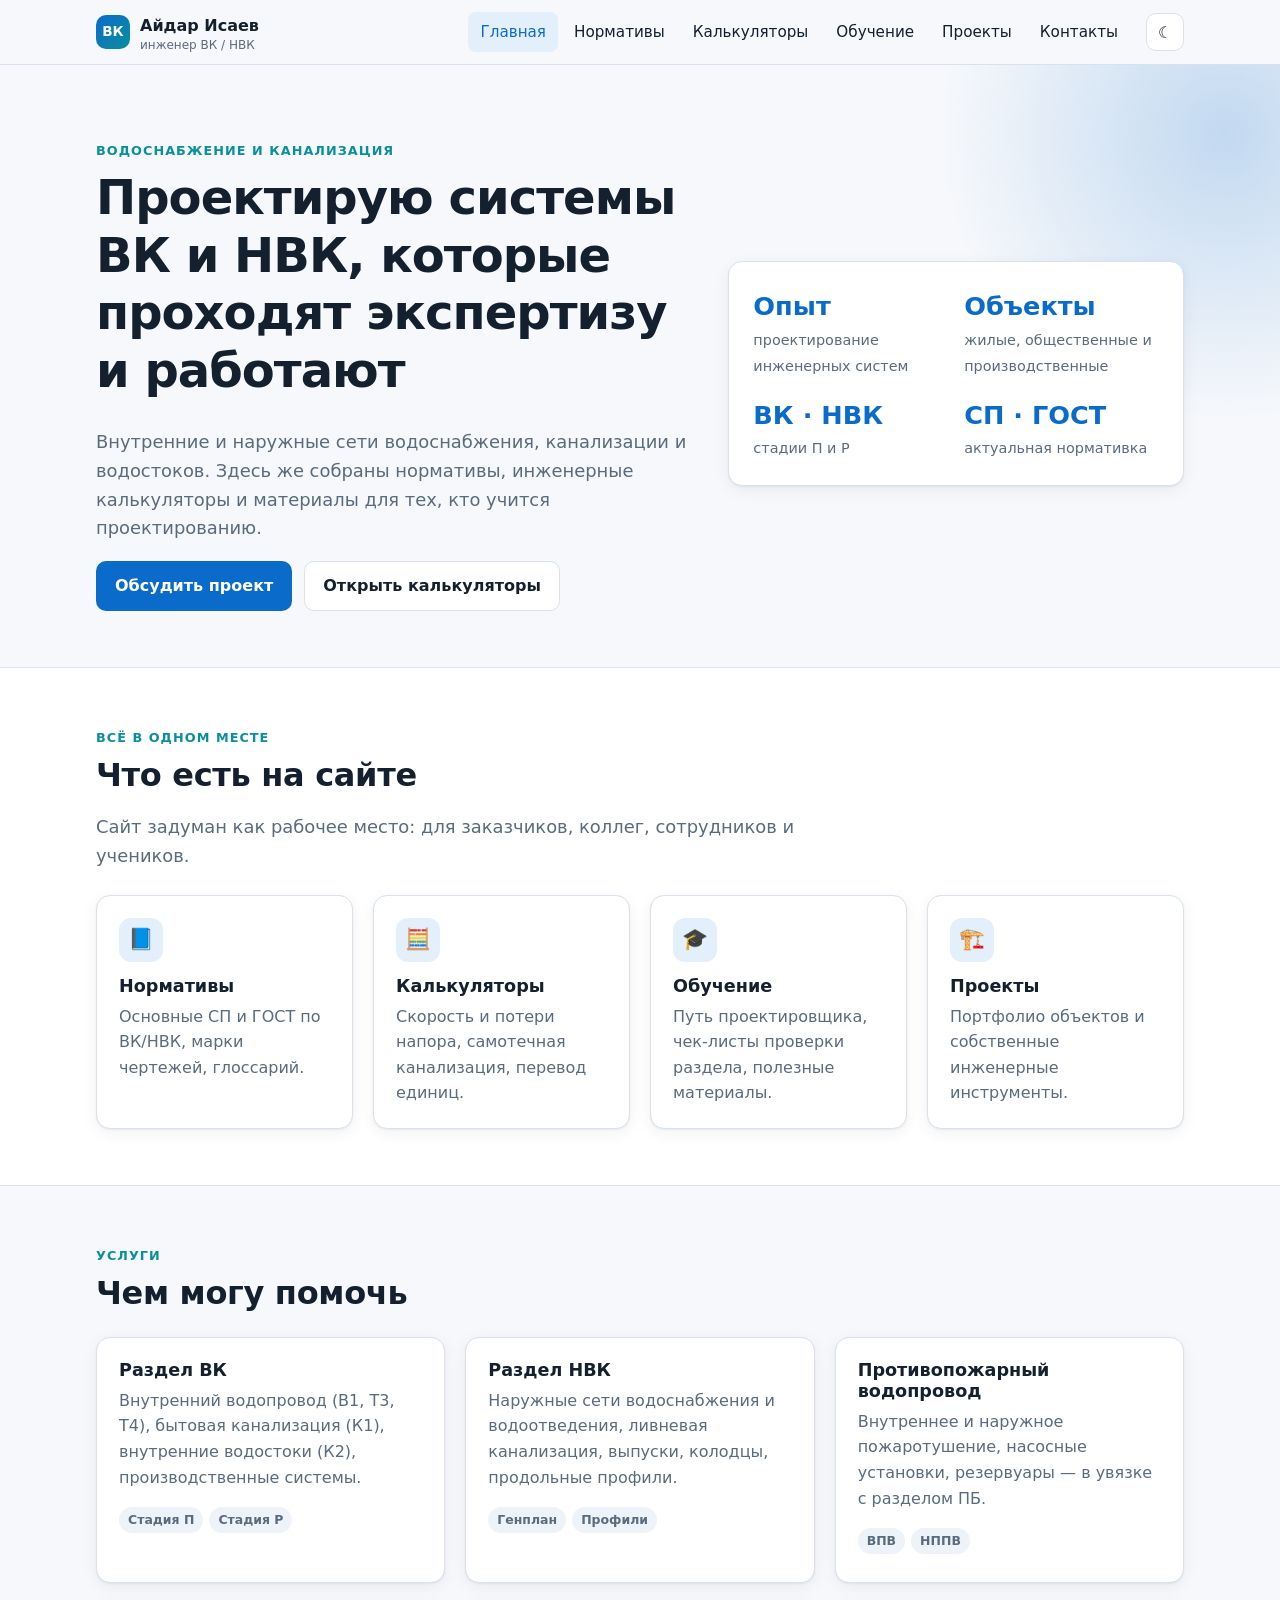
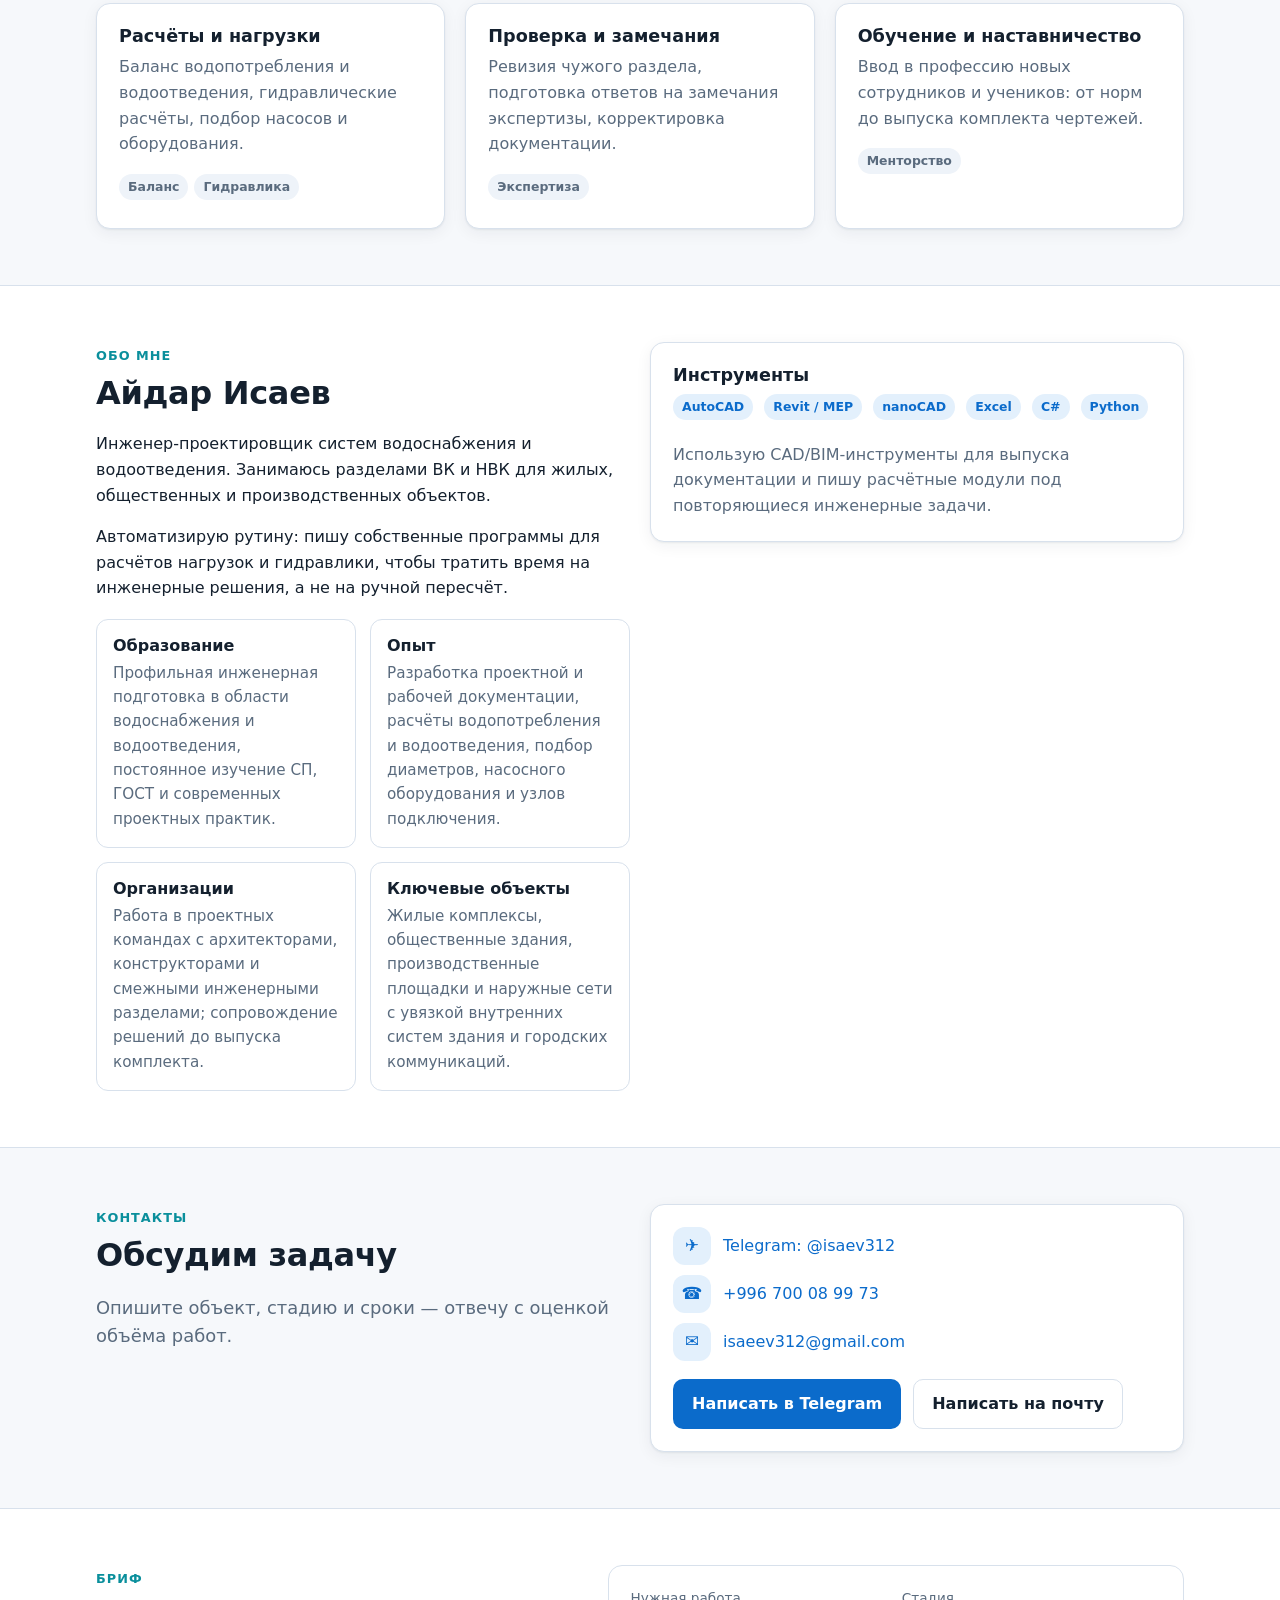
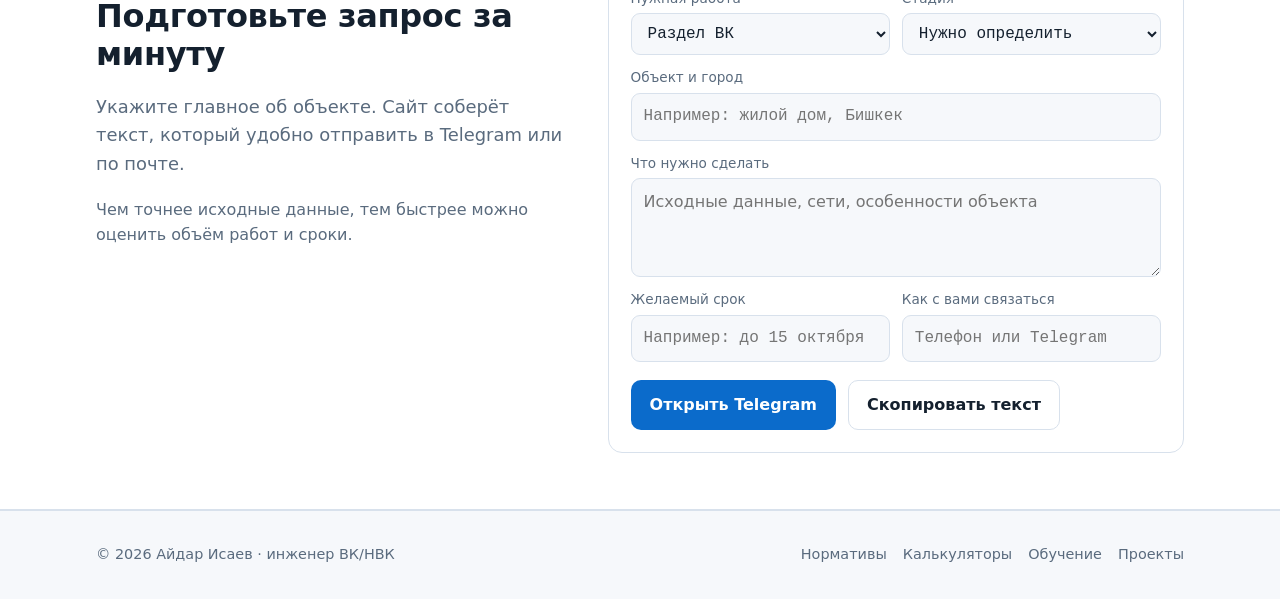
==== index.html @ 2ba30d9e "Add project enquiry brief" ====
<!doctype html>
<html lang="ru">
<head>
  <meta charset="utf-8">
  <meta name="viewport" content="width=device-width, initial-scale=1">
  <title>Айдар Исаев — инженер ВК/НВК</title>
  <meta name="description" content="Инженер-проектировщик систем водоснабжения и канализации (ВК, НВК). Проектирование, нормативная база, инженерные калькуляторы и материалы для обучения.">
  <meta property="og:type" content="website">
  <meta property="og:title" content="Айдар Исаев — инженер ВК/НВК">
  <meta property="og:description" content="Проектирование внутренних и наружных сетей водоснабжения и канализации. Нормативы, калькуляторы, обучение.">
  <meta property="og:locale" content="ru_RU">
  <meta name="theme-color" content="#0b6bcb">
  <link rel="icon" href="data:image/svg+xml,%3Csvg xmlns='http://www.w3.org/2000/svg' viewBox='0 0 64 64'%3E%3Crect width='64' height='64' rx='14' fill='%230b6bcb'/%3E%3Cpath d='M32 12c-8 11-14 18-14 26a14 14 0 0 0 28 0c0-8-6-15-14-26z' fill='%23fff'/%3E%3C/svg%3E">
  <link rel="stylesheet" href="assets/style.css">
  <script src="assets/main.js"></script>
</head>
<body>
<a class="skip-link" href="#main">Перейти к содержимому</a>

<header class="header">
  <div class="container header__inner">
    <a class="logo" href="index.html"><span class="logo__mark">ВК</span><span>Айдар Исаев<small>инженер ВК / НВК</small></span></a>
    <button class="icon-btn nav-toggle" type="button" aria-label="Меню" aria-expanded="false">☰</button>
    <nav class="nav" aria-label="Основное меню">
      <a href="index.html">Главная</a>
      <a href="norms.html">Нормативы</a>
      <a href="calc.html">Калькуляторы</a>
      <a href="learn.html">Обучение</a>
      <a href="projects.html">Проекты</a>
      <a href="index.html#contacts">Контакты</a>
    </nav>
    <button class="icon-btn" type="button" data-theme-toggle aria-label="Тема">☾</button>
  </div>
</header>

<main id="main">
  <!-- ===== HERO ===== -->
  <section class="hero">
    <div class="container hero__grid">
      <div>
        <span class="eyebrow">Водоснабжение и канализация</span>
        <h1>Проектирую системы ВК и НВК, которые проходят экспертизу и работают</h1>
        <p class="lead">Внутренние и наружные сети водоснабжения, канализации и водостоков. Здесь же собраны нормативы, инженерные калькуляторы и материалы для тех, кто учится проектированию.</p>
        <div class="btn-row">
          <a class="btn btn--primary" href="#contacts">Обсудить проект</a>
          <a class="btn btn--ghost" href="calc.html">Открыть калькуляторы</a>
        </div>
      </div>
      <div class="hero__card">
        <div class="stats">
          <div class="stat"><b>Опыт</b><span>проектирование инженерных систем</span></div>
          <div class="stat"><b>Объекты</b><span>жилые, общественные и производственные</span></div>
          <div class="stat"><b>ВК · НВК</b><span>стадии П и Р</span></div>
          <div class="stat"><b>СП · ГОСТ</b><span>актуальная нормативка</span></div>
        </div>
      </div>
    </div>
  </section>

  <!-- ===== ЧТО ЗДЕСЬ ЕСТЬ ===== -->
  <section class="section section--alt">
    <div class="container">
      <span class="eyebrow">Всё в одном месте</span>
      <h2>Что есть на сайте</h2>
      <p class="lead">Сайт задуман как рабочее место: для заказчиков, коллег, сотрудников и учеников.</p>
      <div class="grid grid--4" style="margin-top:24px">
        <a class="card" href="norms.html">
          <div class="card__icon">📘</div>
          <h3>Нормативы</h3>
          <p class="muted">Основные СП и ГОСТ по ВК/НВК, марки чертежей, глоссарий.</p>
        </a>
        <a class="card" href="calc.html">
          <div class="card__icon">🧮</div>
          <h3>Калькуляторы</h3>
          <p class="muted">Скорость и потери напора, самотечная канализация, перевод единиц.</p>
        </a>
        <a class="card" href="learn.html">
          <div class="card__icon">🎓</div>
          <h3>Обучение</h3>
          <p class="muted">Путь проектировщика, чек-листы проверки раздела, полезные материалы.</p>
        </a>
        <a class="card" href="projects.html">
          <div class="card__icon">🏗️</div>
          <h3>Проекты</h3>
          <p class="muted">Портфолио объектов и собственные инженерные инструменты.</p>
        </a>
      </div>
    </div>
  </section>

  <!-- ===== УСЛУГИ ===== -->
  <section class="section" id="services">
    <div class="container">
      <span class="eyebrow">Услуги</span>
      <h2>Чем могу помочь</h2>
      <div class="grid grid--3" style="margin-top:24px">
        <div class="card">
          <h3>Раздел ВК</h3>
          <p class="muted">Внутренний водопровод (В1, Т3, Т4), бытовая канализация (К1), внутренние водостоки (К2), производственные системы.</p>
          <span class="tag">Стадия П</span><span class="tag">Стадия Р</span>
        </div>
        <div class="card">
          <h3>Раздел НВК</h3>
          <p class="muted">Наружные сети водоснабжения и водоотведения, ливневая канализация, выпуски, колодцы, продольные профили.</p>
          <span class="tag">Генплан</span><span class="tag">Профили</span>
        </div>
        <div class="card">
          <h3>Противопожарный водопровод</h3>
          <p class="muted">Внутреннее и наружное пожаротушение, насосные установки, резервуары — в увязке с разделом ПБ.</p>
          <span class="tag">ВПВ</span><span class="tag">НППВ</span>
        </div>
        <div class="card">
          <h3>Расчёты и нагрузки</h3>
          <p class="muted">Баланс водопотребления и водоотведения, гидравлические расчёты, подбор насосов и оборудования.</p>
          <span class="tag">Баланс</span><span class="tag">Гидравлика</span>
        </div>
        <div class="card">
          <h3>Проверка и замечания</h3>
          <p class="muted">Ревизия чужого раздела, подготовка ответов на замечания экспертизы, корректировка документации.</p>
          <span class="tag">Экспертиза</span>
        </div>
        <div class="card">
          <h3>Обучение и наставничество</h3>
          <p class="muted">Ввод в профессию новых сотрудников и учеников: от норм до выпуска комплекта чертежей.</p>
          <span class="tag">Менторство</span>
        </div>
      </div>
    </div>
  </section>

  <!-- ===== ОБО МНЕ ===== -->
  <section class="section section--alt" id="about">
    <div class="container grid grid--2" style="align-items:start">
      <div>
        <span class="eyebrow">Обо мне</span>
        <h2>Айдар Исаев</h2>
        <p>Инженер-проектировщик систем водоснабжения и водоотведения. Занимаюсь разделами ВК и НВК для жилых, общественных и производственных объектов.</p>
        <p>Автоматизирую рутину: пишу собственные программы для расчётов нагрузок и гидравлики, чтобы тратить время на инженерные решения, а не на ручной пересчёт.</p>
        <div class="about-facts">
          <div>
            <h3>Образование</h3>
            <p class="muted">Профильная инженерная подготовка в области водоснабжения и водоотведения, постоянное изучение СП, ГОСТ и современных проектных практик.</p>
          </div>
          <div>
            <h3>Опыт</h3>
            <p class="muted">Разработка проектной и рабочей документации, расчёты водопотребления и водоотведения, подбор диаметров, насосного оборудования и узлов подключения.</p>
          </div>
          <div>
            <h3>Организации</h3>
            <p class="muted">Работа в проектных командах с архитекторами, конструкторами и смежными инженерными разделами; сопровождение решений до выпуска комплекта.</p>
          </div>
          <div>
            <h3>Ключевые объекты</h3>
            <p class="muted">Жилые комплексы, общественные здания, производственные площадки и наружные сети с увязкой внутренних систем здания и городских коммуникаций.</p>
          </div>
        </div>
      </div>
      <div class="card">
        <h3>Инструменты</h3>
        <p>
          <span class="tag tag--accent">AutoCAD</span>
          <span class="tag tag--accent">Revit / MEP</span>
          <span class="tag tag--accent">nanoCAD</span>
          <span class="tag tag--accent">Excel</span>
          <span class="tag tag--accent">C#</span>
          <span class="tag tag--accent">Python</span>
        </p>
        <p class="muted" style="margin-top:8px">Использую CAD/BIM-инструменты для выпуска документации и пишу расчётные модули под повторяющиеся инженерные задачи.</p>
      </div>
    </div>
  </section>

  <!-- ===== КОНТАКТЫ ===== -->
  <section class="section" id="contacts">
    <div class="container grid grid--2" style="align-items:start">
      <div>
        <span class="eyebrow">Контакты</span>
        <h2>Обсудим задачу</h2>
        <p class="lead">Опишите объект, стадию и сроки — отвечу с оценкой объёма работ.</p>
      </div>
      <div class="card">
        <ul class="contact-list">
          <li><span class="card__icon">✈</span><a href="https://t.me/isaev312" rel="noopener" target="_blank">Telegram: @isaev312</a></li>
          <li><span class="card__icon">☎</span><a href="tel:+996700089973">+996 700 08 99 73</a></li>
          <li><span class="card__icon">✉</span><a href="mailto:isaeev312@gmail.com">isaeev312@gmail.com</a></li>
        </ul>
        <div class="btn-row" style="margin-top:18px">
          <a class="btn btn--primary" href="https://t.me/isaev312" rel="noopener" target="_blank">Написать в Telegram</a>
          <a class="btn btn--ghost" href="mailto:isaeev312@gmail.com?subject=%D0%9F%D1%80%D0%BE%D0%B5%D0%BA%D1%82%20%D0%92%D0%9A%2F%D0%9D%D0%92%D0%9A">Написать на почту</a>
        </div>
      </div>
    </div>
  </section>

  <section class="section section--alt" id="brief">
    <div class="container brief">
      <div class="brief__intro">
        <span class="eyebrow">Бриф</span>
        <h2>Подготовьте запрос за минуту</h2>
        <p class="lead">Укажите главное об объекте. Сайт соберёт текст, который удобно отправить в Telegram или по почте.</p>
        <p class="muted">Чем точнее исходные данные, тем быстрее можно оценить объём работ и сроки.</p>
      </div>
      <form class="card brief-form" data-brief-form>
        <div class="fields">
          <div class="field">
            <label for="brief-service">Нужная работа</label>
            <select id="brief-service" name="service">
              <option value="Раздел ВК">Раздел ВК</option>
              <option value="Раздел НВК">Раздел НВК</option>
              <option value="ВК и НВК">ВК и НВК</option>
              <option value="Проверка документации">Проверка документации</option>
              <option value="Расчёты и консультация">Расчёты и консультация</option>
            </select>
          </div>
          <div class="field">
            <label for="brief-stage">Стадия</label>
            <select id="brief-stage" name="stage">
              <option value="Нужно определить">Нужно определить</option>
              <option value="Проектная документация">Проектная документация</option>
              <option value="Рабочая документация">Рабочая документация</option>
              <option value="Корректировка документации">Корректировка документации</option>
            </select>
          </div>
          <div class="field field--full">
            <label for="brief-object">Объект и город</label>
            <input id="brief-object" name="object" type="text" placeholder="Например: жилой дом, Бишкек" autocomplete="off">
          </div>
          <div class="field field--full">
            <label for="brief-task">Что нужно сделать</label>
            <textarea id="brief-task" name="task" rows="3" placeholder="Исходные данные, сети, особенности объекта"></textarea>
          </div>
          <div class="field">
            <label for="brief-deadline">Желаемый срок</label>
            <input id="brief-deadline" name="deadline" type="text" placeholder="Например: до 15 октября" autocomplete="off">
          </div>
          <div class="field">
            <label for="brief-contact">Как с вами связаться</label>
            <input id="brief-contact" name="contact" type="text" placeholder="Телефон или Telegram" autocomplete="off">
          </div>
        </div>
        <div class="brief-form__actions">
          <button class="btn btn--primary" type="submit">Открыть Telegram</button>
          <button class="btn btn--ghost" type="button" data-brief-copy>Скопировать текст</button>
          <span class="brief-form__status" data-brief-status aria-live="polite"></span>
        </div>
      </form>
    </div>
  </section>
</main>

<footer class="footer">
  <div class="container footer__inner">
    <span>© <span data-year>2026</span> Айдар Исаев · инженер ВК/НВК</span>
    <nav aria-label="Навигация в подвале">
      <a href="norms.html">Нормативы</a>
      <a href="calc.html">Калькуляторы</a>
      <a href="learn.html">Обучение</a>
      <a href="projects.html">Проекты</a>
    </nav>
  </div>
</footer>
</body>
</html>
---- assets/style.css ----
/* ===== Токены ===== */
:root {
  --bg: #f6f8fb;
  --surface: #ffffff;
  --surface-2: #eef3f9;
  --text: #14202e;
  --muted: #5a6b7e;
  --border: #d8e1ec;
  --accent: #0b6bcb;
  --accent-2: #0a8f9c;
  --accent-soft: #e3f0fc;
  --warn-bg: #fff6e0;
  --warn-border: #f0c75e;
  --ok: #1a7f4b;
  --shadow: 0 1px 2px rgba(16, 32, 48, .06), 0 4px 16px rgba(16, 32, 48, .06);
  --radius: 14px;
  --maxw: 1120px;
  --font: "Inter", system-ui, -apple-system, "Segoe UI", Roboto, Arial, sans-serif;
  --mono: "JetBrains Mono", ui-monospace, Consolas, monospace;
  color-scheme: light;
}

@media (prefers-color-scheme: dark) {
  :root:not([data-theme="light"]) {
    --bg: #0d141c;
    --surface: #141e29;
    --surface-2: #1a2735;
    --text: #e6edf5;
    --muted: #9aabbd;
    --border: #26384b;
    --accent: #4da3ff;
    --accent-2: #3cc3cf;
    --accent-soft: #16304a;
    --warn-bg: #2e2612;
    --warn-border: #8a6d1f;
    --ok: #4cc987;
    --shadow: 0 1px 2px rgba(0, 0, 0, .3), 0 4px 16px rgba(0, 0, 0, .25);
    color-scheme: dark;
  }
}

:root[data-theme="dark"] {
  --bg: #0d141c;
  --surface: #141e29;
  --surface-2: #1a2735;
  --text: #e6edf5;
  --muted: #9aabbd;
  --border: #26384b;
  --accent: #4da3ff;
  --accent-2: #3cc3cf;
  --accent-soft: #16304a;
  --warn-bg: #2e2612;
  --warn-border: #8a6d1f;
  --ok: #4cc987;
  --shadow: 0 1px 2px rgba(0, 0, 0, .3), 0 4px 16px rgba(0, 0, 0, .25);
  color-scheme: dark;
}

/* ===== База ===== */
*, *::before, *::after { box-sizing: border-box; }
html { scroll-behavior: smooth; -webkit-text-size-adjust: 100%; }
body {
  margin: 0;
  background: var(--bg);
  color: var(--text);
  font: 16px/1.6 var(--font);
  overflow-x: hidden;
}
img, svg { max-width: 100%; }
a { color: var(--accent); text-decoration: none; }
a:hover { text-decoration: underline; }
h1, h2, h3 { line-height: 1.2; margin: 0 0 .6em; }
h1 { font-size: clamp(1.9rem, 5vw, 3rem); letter-spacing: -.02em; }
h2 { font-size: clamp(1.4rem, 3.4vw, 2rem); letter-spacing: -.01em; }
h3 { font-size: 1.1rem; }
p { margin: 0 0 1em; }
code, .mono { font-family: var(--mono); font-size: .92em; }
code { background: var(--surface-2); padding: .1em .35em; border-radius: 6px; }

.container { max-width: var(--maxw); margin: 0 auto; padding: 0 16px; }
.section { padding: 56px 0; }
.section--alt { background: var(--surface); border-block: 1px solid var(--border); }
.lead { font-size: 1.12rem; color: var(--muted); max-width: 720px; }
.muted { color: var(--muted); }
.eyebrow {
  display: inline-block;
  font-size: .8rem; font-weight: 600; letter-spacing: .08em; text-transform: uppercase;
  color: var(--accent-2); margin-bottom: .6em;
}
.skip-link { position: absolute; left: -999px; }
.skip-link:focus { left: 16px; top: 8px; z-index: 100; background: var(--surface); padding: 8px 12px; border-radius: 8px; }

/* ===== Шапка ===== */
.header {
  position: sticky; top: 0; z-index: 50;
  background: color-mix(in srgb, var(--bg) 88%, transparent);
  backdrop-filter: saturate(1.4) blur(10px);
  border-bottom: 1px solid var(--border);
}
.header__inner { display: flex; align-items: center; gap: 16px; height: 64px; }
.logo { display: flex; align-items: center; gap: 10px; color: var(--text); font-weight: 700; white-space: nowrap; }
.logo:hover { text-decoration: none; }
.logo__mark {
  width: 34px; height: 34px; border-radius: 10px; display: grid; place-items: center;
  background: linear-gradient(135deg, var(--accent), var(--accent-2)); color: #fff; font-size: .85rem;
}
.logo small { display: block; font-weight: 500; color: var(--muted); font-size: .75rem; line-height: 1; }
.nav { margin-left: auto; display: flex; align-items: center; gap: 4px; }
.nav a {
  color: var(--text); padding: 8px 12px; border-radius: 8px; font-weight: 500; font-size: .95rem;
}
.nav a:hover { background: var(--surface-2); text-decoration: none; }
.nav a[aria-current="page"] { color: var(--accent); background: var(--accent-soft); }
.icon-btn {
  border: 1px solid var(--border); background: var(--surface); color: var(--text);
  width: 38px; height: 38px; border-radius: 10px; cursor: pointer; display: grid; place-items: center;
  font-size: 1rem; flex: none;
}
.icon-btn:hover { background: var(--surface-2); }
.nav-toggle { display: none; }

@media (max-width: 860px) {
  .nav-toggle { display: grid; margin-left: auto; }
  .nav {
    position: absolute; top: 64px; left: 0; right: 0;
    flex-direction: column; align-items: stretch; gap: 0;
    background: var(--surface); border-bottom: 1px solid var(--border);
    padding: 8px 16px 16px; display: none;
  }
  .nav.is-open { display: flex; }
  .nav a { padding: 12px; }
}

/* ===== Кнопки ===== */
.btn {
  display: inline-flex; align-items: center; gap: 8px;
  padding: 11px 18px; border-radius: 10px; font-weight: 600;
  border: 1px solid transparent; cursor: pointer; font: inherit; font-weight: 600;
}
.btn:hover { text-decoration: none; }
.btn--primary { background: var(--accent); color: #fff; }
.btn--primary:hover { filter: brightness(1.08); }
.btn--ghost { border-color: var(--border); color: var(--text); background: var(--surface); }
.btn--ghost:hover { background: var(--surface-2); }
.btn-row { display: flex; flex-wrap: wrap; gap: 12px; }

/* ===== Hero ===== */
.hero { padding: 72px 0 56px; position: relative; overflow: hidden; }
.hero::before {
  content: ""; position: absolute; inset: -40% -20% auto auto; width: 620px; height: 620px;
  background: radial-gradient(circle, color-mix(in srgb, var(--accent) 22%, transparent), transparent 65%);
  pointer-events: none;
}
.hero__grid { display: grid; grid-template-columns: 1.3fr 1fr; gap: 40px; align-items: center; position: relative; }
.hero__card {
  background: var(--surface); border: 1px solid var(--border); border-radius: var(--radius);
  box-shadow: var(--shadow); padding: 24px;
}
.stats { display: grid; grid-template-columns: repeat(2, 1fr); gap: 16px; }
.stat b { display: block; font-size: 1.6rem; color: var(--accent); }
.stat span { color: var(--muted); font-size: .9rem; }
@media (max-width: 860px) { .hero__grid { grid-template-columns: 1fr; } .hero { padding-top: 48px; } }

/* ===== Карточки / сетки ===== */
.grid { display: grid; gap: 20px; }
.grid--2 { grid-template-columns: repeat(2, minmax(0, 1fr)); }
.grid--3 { grid-template-columns: repeat(3, minmax(0, 1fr)); }
.grid--4 { grid-template-columns: repeat(4, minmax(0, 1fr)); }
@media (max-width: 960px) { .grid--4 { grid-template-columns: repeat(2, minmax(0, 1fr)); } .grid--3 { grid-template-columns: repeat(2, minmax(0, 1fr)); } }
@media (max-width: 620px) { .grid--2, .grid--3, .grid--4 { grid-template-columns: 1fr; } }

.card {
  background: var(--surface); border: 1px solid var(--border); border-radius: var(--radius);
  padding: 22px; box-shadow: var(--shadow); min-width: 0;
}
.card h3 { margin-bottom: .4em; }
.card p:last-child { margin-bottom: 0; }
a.card { color: inherit; display: block; transition: transform .15s ease, border-color .15s ease; }
a.card:hover { text-decoration: none; transform: translateY(-2px); border-color: var(--accent); }
.card__icon {
  width: 44px; height: 44px; border-radius: 12px; display: grid; place-items: center;
  background: var(--accent-soft); color: var(--accent); font-size: 1.3rem; margin-bottom: 14px;
}
.card--template { border-style: dashed; }

.tag {
  display: inline-block; font-size: .78rem; font-weight: 600; padding: 3px 9px; border-radius: 999px;
  background: var(--surface-2); color: var(--muted); margin: 0 6px 6px 0;
}
.tag--accent { background: var(--accent-soft); color: var(--accent); }

.list { padding-left: 1.2em; margin: 0 0 1em; }
.list li { margin-bottom: .35em; }
.checklist { list-style: none; padding: 0; margin: 0; }
.checklist li { padding: 8px 0 8px 30px; position: relative; border-bottom: 1px solid var(--border); }
.checklist li:last-child { border-bottom: 0; }
.checklist li::before {
  content: "✓"; position: absolute; left: 0; top: 8px; width: 20px; height: 20px; border-radius: 6px;
  background: var(--accent-soft); color: var(--accent); font-size: .8rem; display: grid; place-items: center; font-weight: 700;
}

.note {
  background: var(--warn-bg); border: 1px solid var(--warn-border); border-radius: 12px;
  padding: 14px 16px; font-size: .95rem;
}
.placeholder {
  background: var(--accent-soft); border: 1px dashed var(--accent); color: var(--accent);
  border-radius: 6px; padding: 0 6px; font-family: var(--mono); font-size: .88em;
}

.about-facts {
  display: grid; grid-template-columns: repeat(2, minmax(0, 1fr)); gap: 14px; margin-top: 18px;
}
.about-facts div {
  background: var(--surface); border: 1px solid var(--border); border-radius: 12px; padding: 16px;
}
.about-facts h3 { font-size: 1rem; margin-bottom: .35em; }
.about-facts p { font-size: .95rem; margin: 0; }
@media (max-width: 620px) { .about-facts { grid-template-columns: 1fr; } }

/* ===== Таблицы ===== */
.table-wrap { overflow-x: auto; border: 1px solid var(--border); border-radius: var(--radius); background: var(--surface); }
table { width: 100%; border-collapse: collapse; font-size: .95rem; }
th, td { text-align: left; padding: 12px 14px; border-bottom: 1px solid var(--border); vertical-align: top; }
th { background: var(--surface-2); font-weight: 600; white-space: nowrap; }
tr:last-child td { border-bottom: 0; }
td code { white-space: nowrap; }

/* ===== Поиск / фильтр ===== */
.search {
  width: 100%; padding: 12px 14px; border-radius: 10px; border: 1px solid var(--border);
  background: var(--surface); color: var(--text); font: inherit; margin-bottom: 16px;
}
.search:focus, .field input:focus, .field select:focus { outline: 2px solid var(--accent); outline-offset: 1px; }

/* ===== Калькуляторы ===== */
.calc-nav { display: flex; flex-wrap: wrap; gap: 8px; margin-bottom: 24px; }
.calc { scroll-margin-top: 84px; }
.calc + .calc { margin-top: 24px; }
.calc__grid { display: grid; grid-template-columns: 1fr 1fr; gap: 24px; }
@media (max-width: 760px) { .calc__grid { grid-template-columns: 1fr; } }
.fields { display: grid; grid-template-columns: repeat(2, minmax(0, 1fr)); gap: 12px; }
@media (max-width: 420px) { .fields { grid-template-columns: 1fr; } }
.field { display: flex; flex-direction: column; gap: 4px; min-width: 0; }
.field label { font-size: .85rem; color: var(--muted); font-weight: 500; }
.field input, .field select {
  width: 100%; padding: 10px 12px; border-radius: 9px; border: 1px solid var(--border);
  background: var(--bg); color: var(--text); font: inherit; font-family: var(--mono);
}
.field textarea {
  width: 100%; padding: 10px 12px; border-radius: 9px; border: 1px solid var(--border);
  background: var(--bg); color: var(--text); font: inherit; resize: vertical;
}
.field textarea:focus { outline: 2px solid var(--accent); outline-offset: 1px; }
.field--full { grid-column: 1 / -1; }
.result {
  background: var(--surface-2); border-radius: 12px; padding: 16px; display: grid; gap: 8px; align-content: start;
}
.result__row { display: flex; justify-content: space-between; gap: 12px; border-bottom: 1px dashed var(--border); padding-bottom: 6px; }
.result__row:last-child { border-bottom: 0; }
.result__row span { color: var(--muted); font-size: .92rem; }
.result__row b { font-family: var(--mono); font-weight: 600; text-align: right; }
.result__row--main b { color: var(--accent); font-size: 1.15rem; }
.formula { font-family: var(--mono); font-size: .85rem; color: var(--muted); margin-top: 12px; line-height: 1.7; }
.status { font-size: .9rem; padding: 8px 12px; border-radius: 8px; }
.status--ok { background: color-mix(in srgb, var(--ok) 14%, transparent); color: var(--ok); }
.status--warn { background: var(--warn-bg); border: 1px solid var(--warn-border); }

/* ===== Таймлайн ===== */
.timeline { list-style: none; padding: 0; margin: 0; position: relative; }
.timeline::before { content: ""; position: absolute; left: 15px; top: 4px; bottom: 4px; width: 2px; background: var(--border); }
.timeline li { position: relative; padding: 0 0 22px 48px; }
.timeline li::before {
  content: attr(data-step); position: absolute; left: 0; top: 0; width: 32px; height: 32px; border-radius: 50%;
  background: var(--accent); color: #fff; display: grid; place-items: center; font-weight: 700; font-size: .85rem;
}
.timeline h3 { margin-bottom: .25em; }

/* ===== Детали / аккордеон ===== */
details {
  background: var(--surface); border: 1px solid var(--border); border-radius: 12px; padding: 0 18px; margin-bottom: 10px;
}
details[open] { padding-bottom: 14px; }
summary { cursor: pointer; padding: 14px 0; font-weight: 600; list-style: none; display: flex; justify-content: space-between; gap: 12px; }
summary::-webkit-details-marker { display: none; }
summary::after { content: "+"; color: var(--accent); font-weight: 700; }
details[open] summary::after { content: "−"; }

/* ===== Контакты ===== */
.contact-list { list-style: none; padding: 0; margin: 0; display: grid; gap: 10px; }
.contact-list li { display: flex; gap: 12px; align-items: center; }
.contact-list .card__icon { margin: 0; width: 38px; height: 38px; font-size: 1.05rem; flex: none; }

/* ===== Бриф ===== */
.brief { display: grid; grid-template-columns: minmax(0, .9fr) minmax(0, 1.1fr); gap: 40px; align-items: start; }
.brief__intro p:last-child { margin-bottom: 0; }
.brief-form { box-shadow: none; }
.brief-form__actions { display: flex; flex-wrap: wrap; align-items: center; gap: 12px; margin-top: 18px; }
.brief-form__status { color: var(--ok); font-size: .9rem; min-height: 1.5em; }
@media (max-width: 760px) { .brief { grid-template-columns: 1fr; gap: 24px; } }

/* ===== Футер ===== */
.footer { border-top: 1px solid var(--border); padding: 32px 0; color: var(--muted); font-size: .9rem; }
.footer__inner { display: flex; flex-wrap: wrap; justify-content: space-between; gap: 16px; }
.footer nav { display: flex; flex-wrap: wrap; gap: 16px; }
.footer a { color: var(--muted); }

.page-head { padding: 48px 0 24px; }
.page-head .lead { margin-bottom: 0; }
.toc { display: flex; flex-wrap: wrap; gap: 8px; margin-top: 20px; }

@media print {
  .header, .footer, .nav-toggle, .icon-btn { display: none !important; }
  body { background: #fff; color: #000; }
}
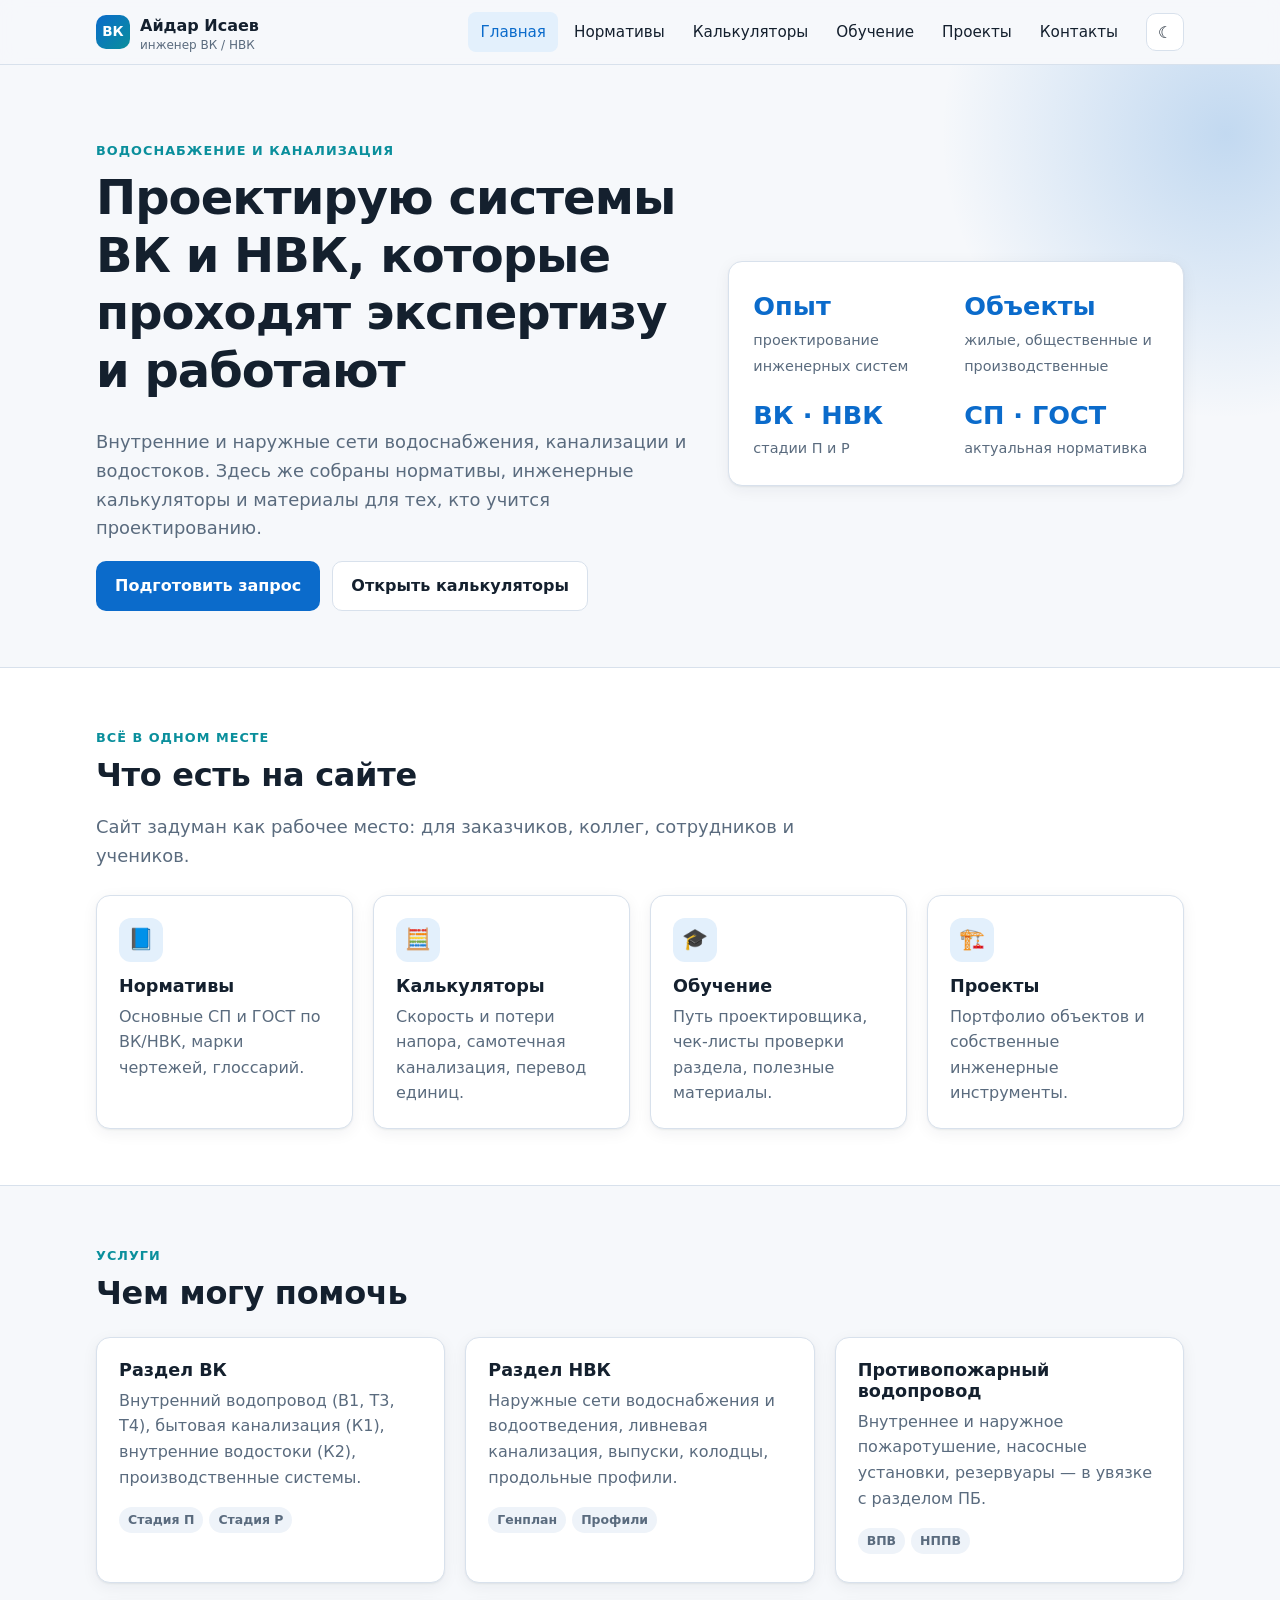
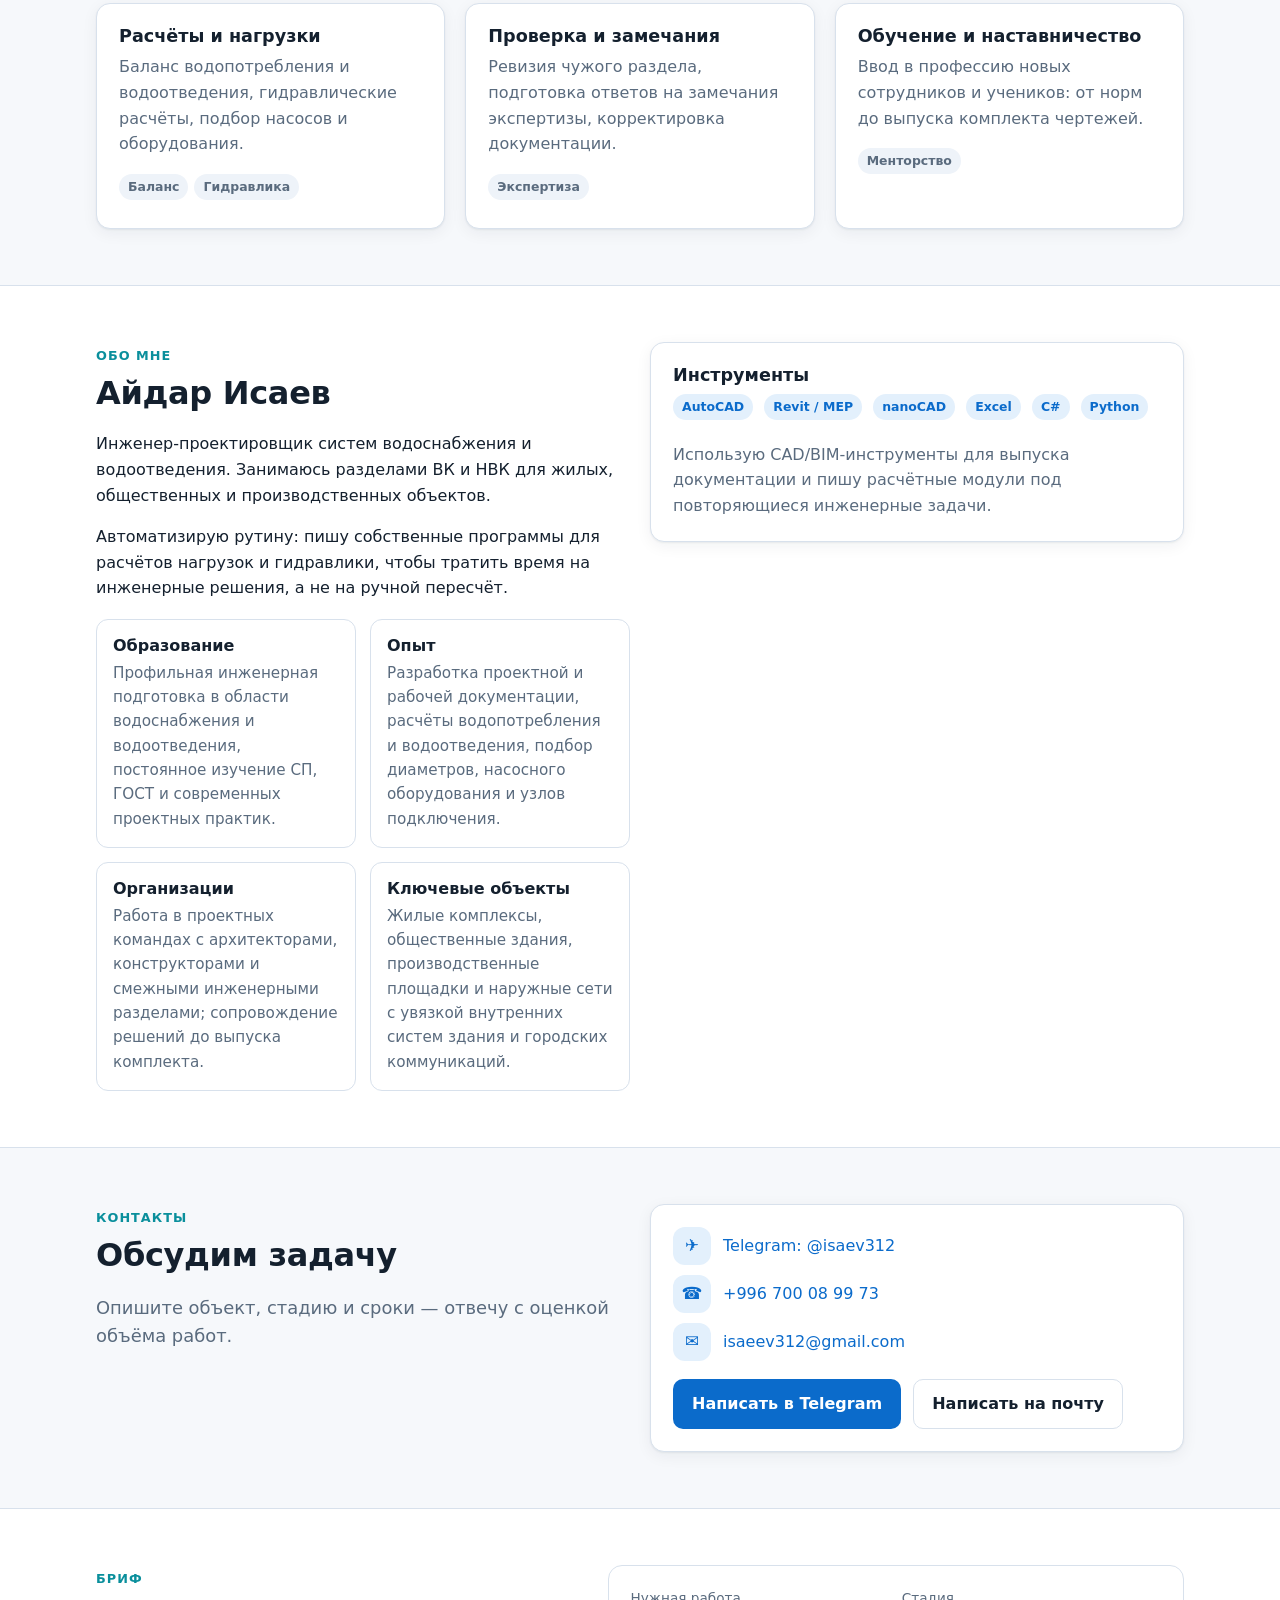
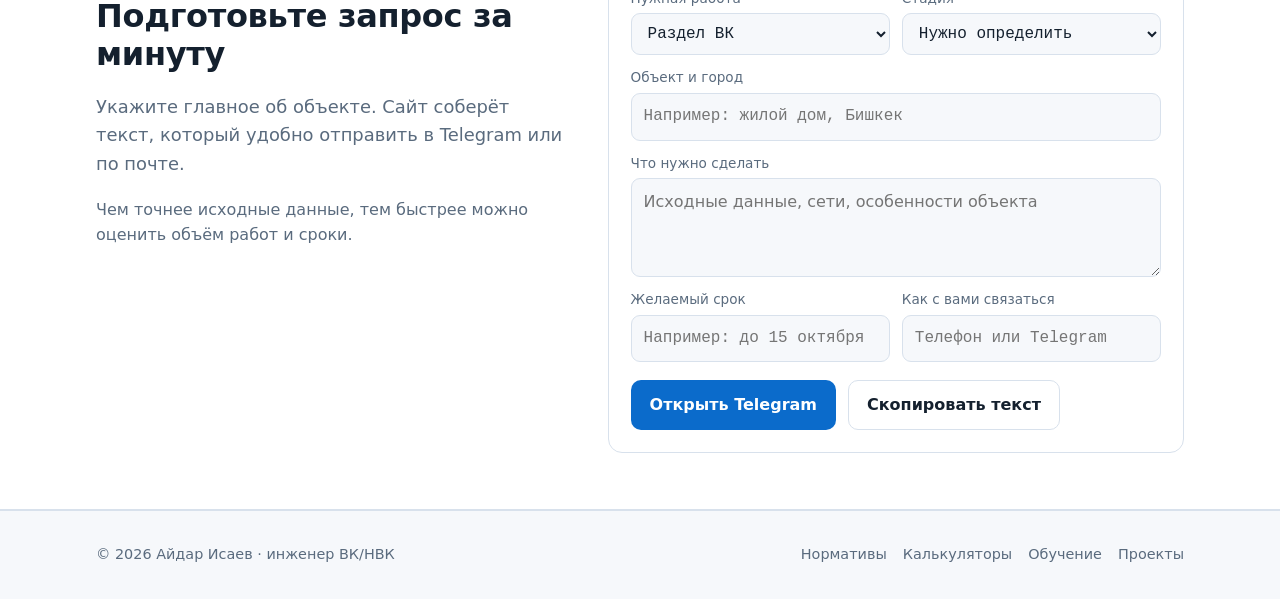
==== commit 273c9343: "Direct project enquiries to brief" ====
--- a/index.html
+++ b/index.html
@@ -42,7 +42,7 @@
         <h1>Проектирую системы ВК и НВК, которые проходят экспертизу и работают</h1>
         <p class="lead">Внутренние и наружные сети водоснабжения, канализации и водостоков. Здесь же собраны нормативы, инженерные калькуляторы и материалы для тех, кто учится проектированию.</p>
         <div class="btn-row">
-          <a class="btn btn--primary" href="#contacts">Обсудить проект</a>
+          <a class="btn btn--primary" href="#brief">Подготовить запрос</a>
           <a class="btn btn--ghost" href="calc.html">Открыть калькуляторы</a>
         </div>
       </div>
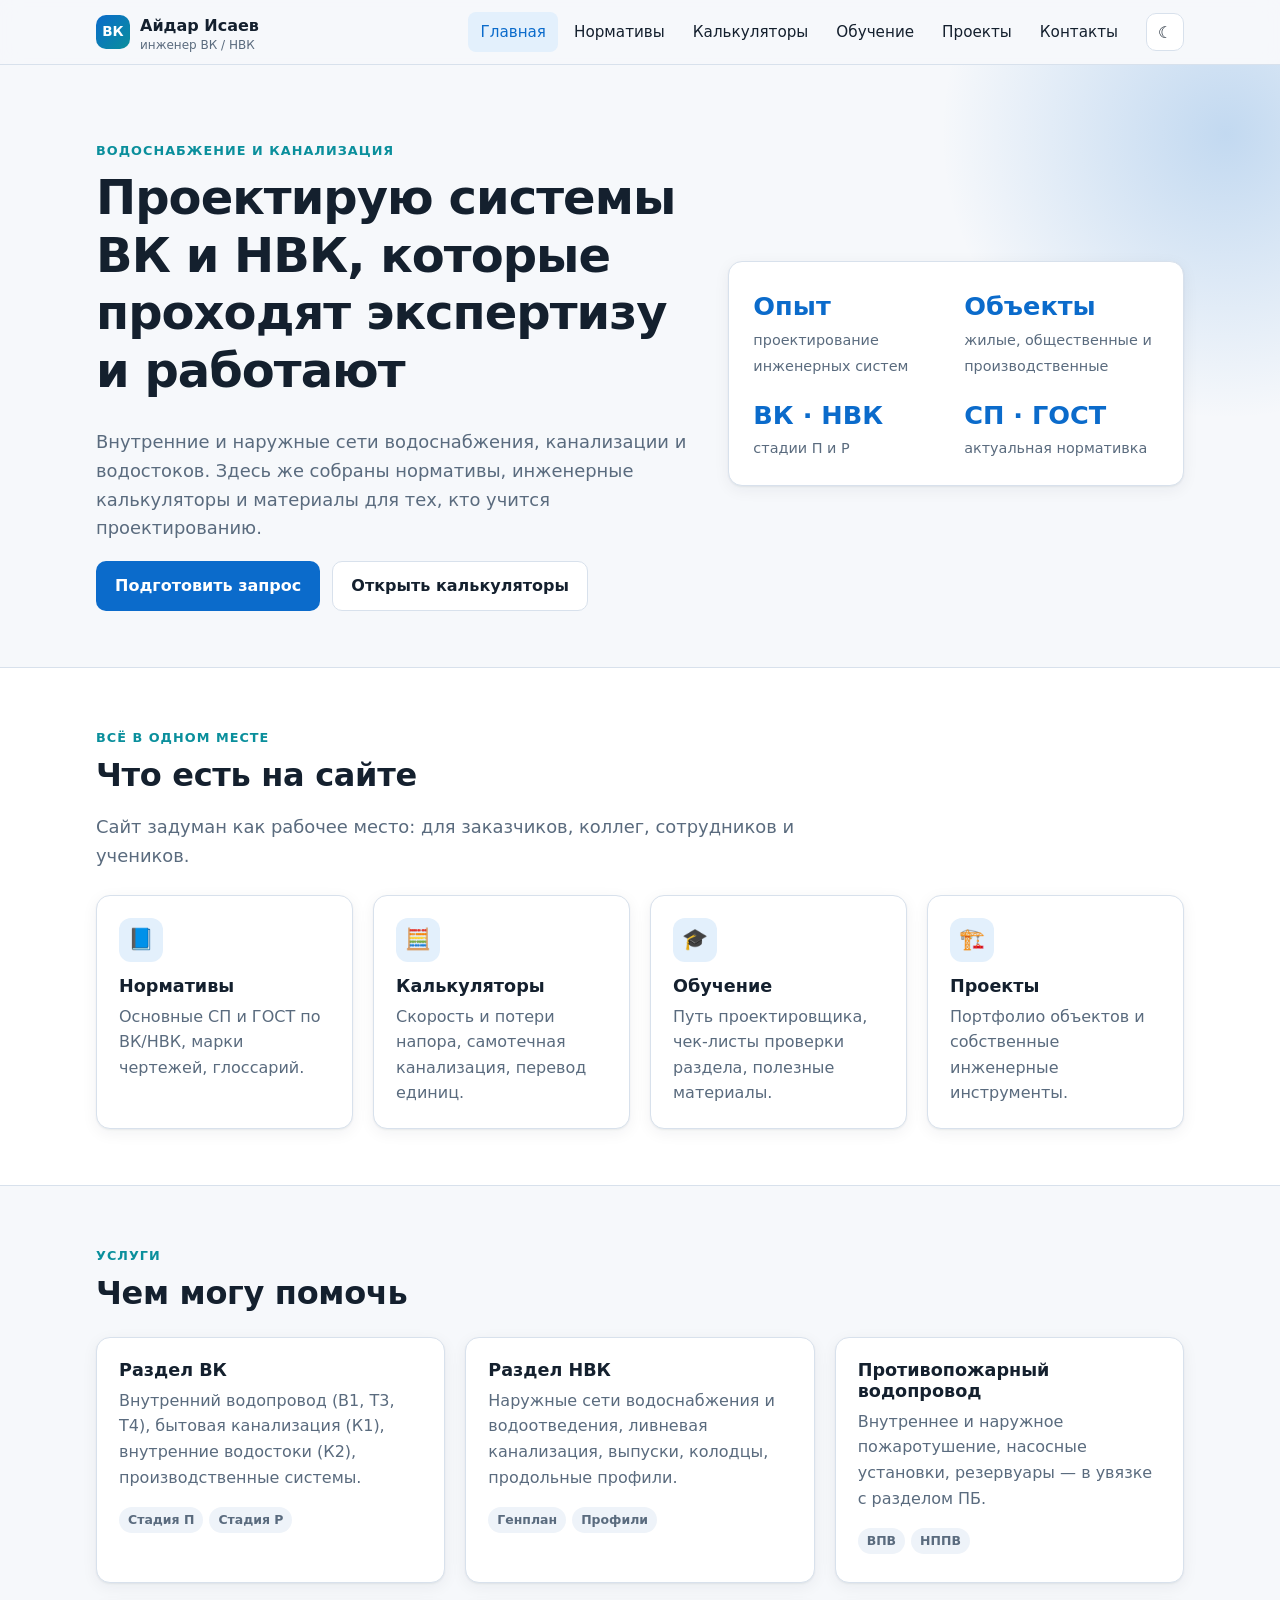
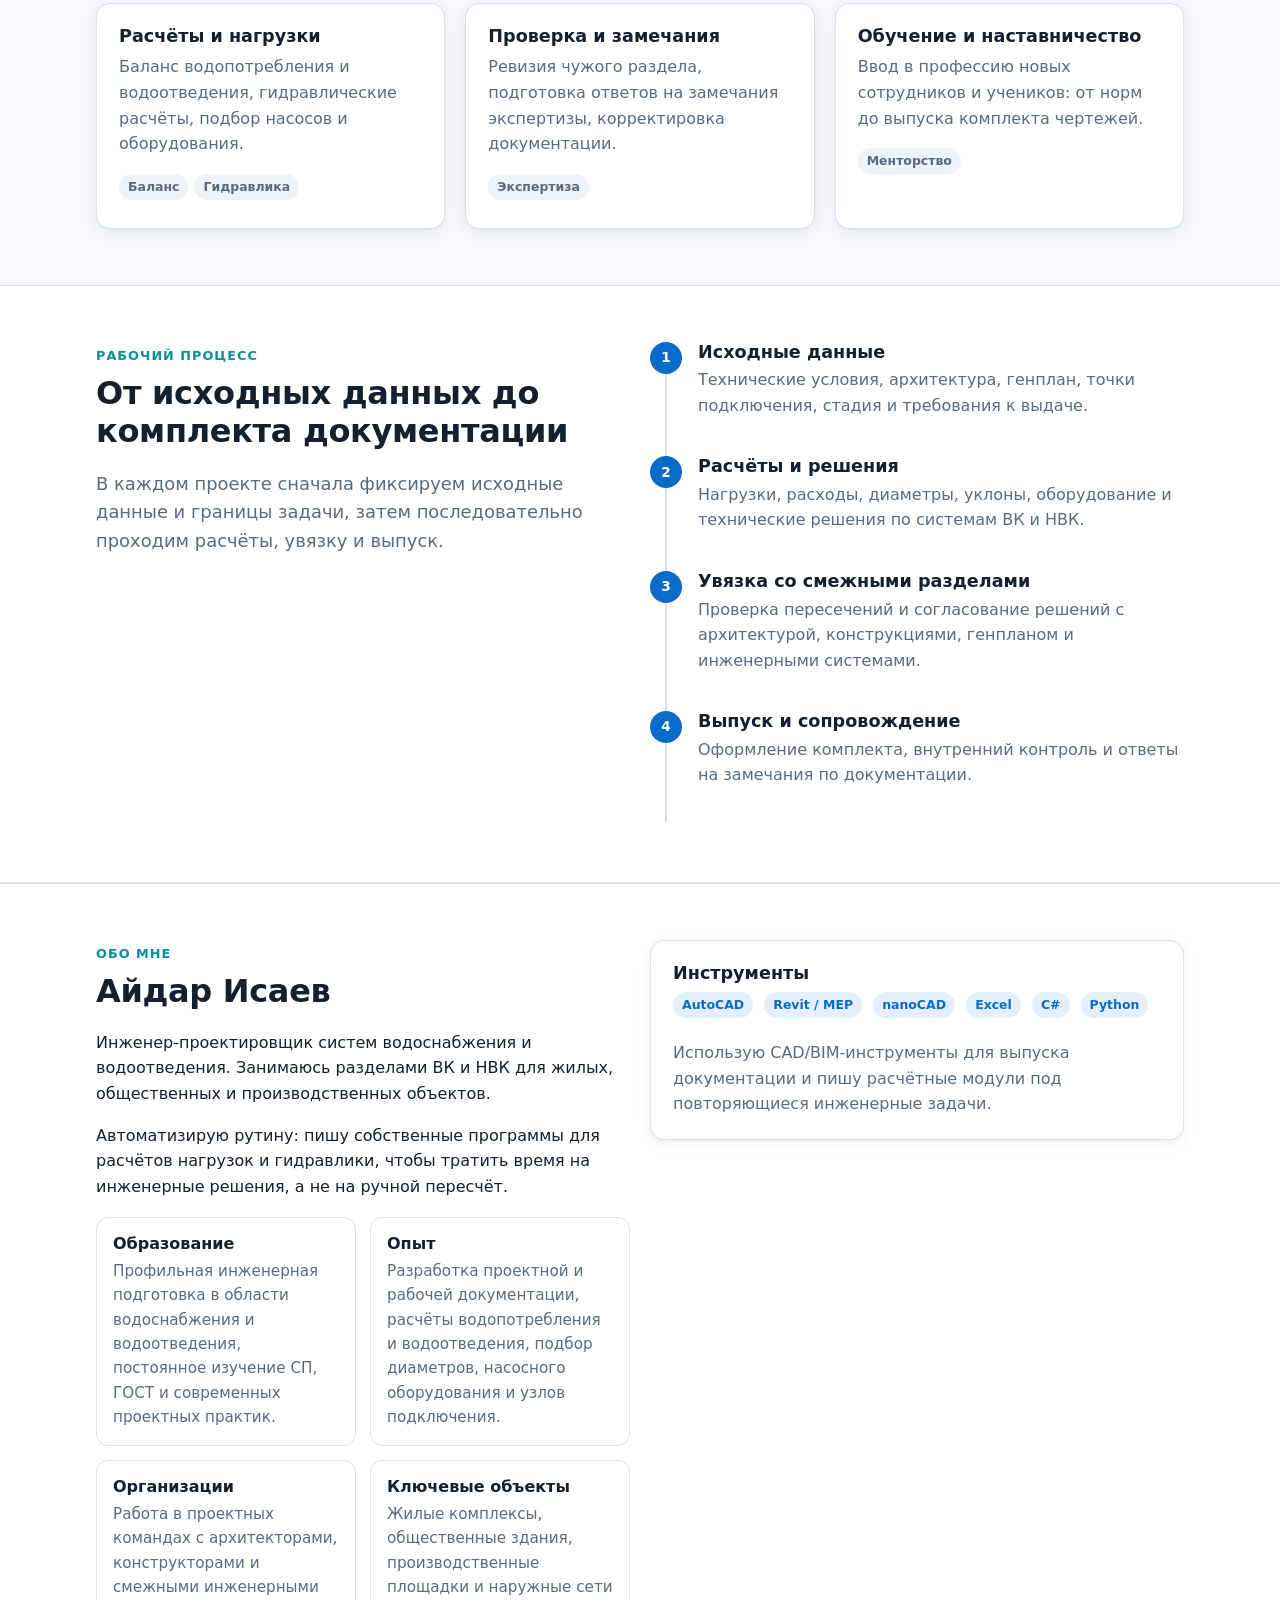
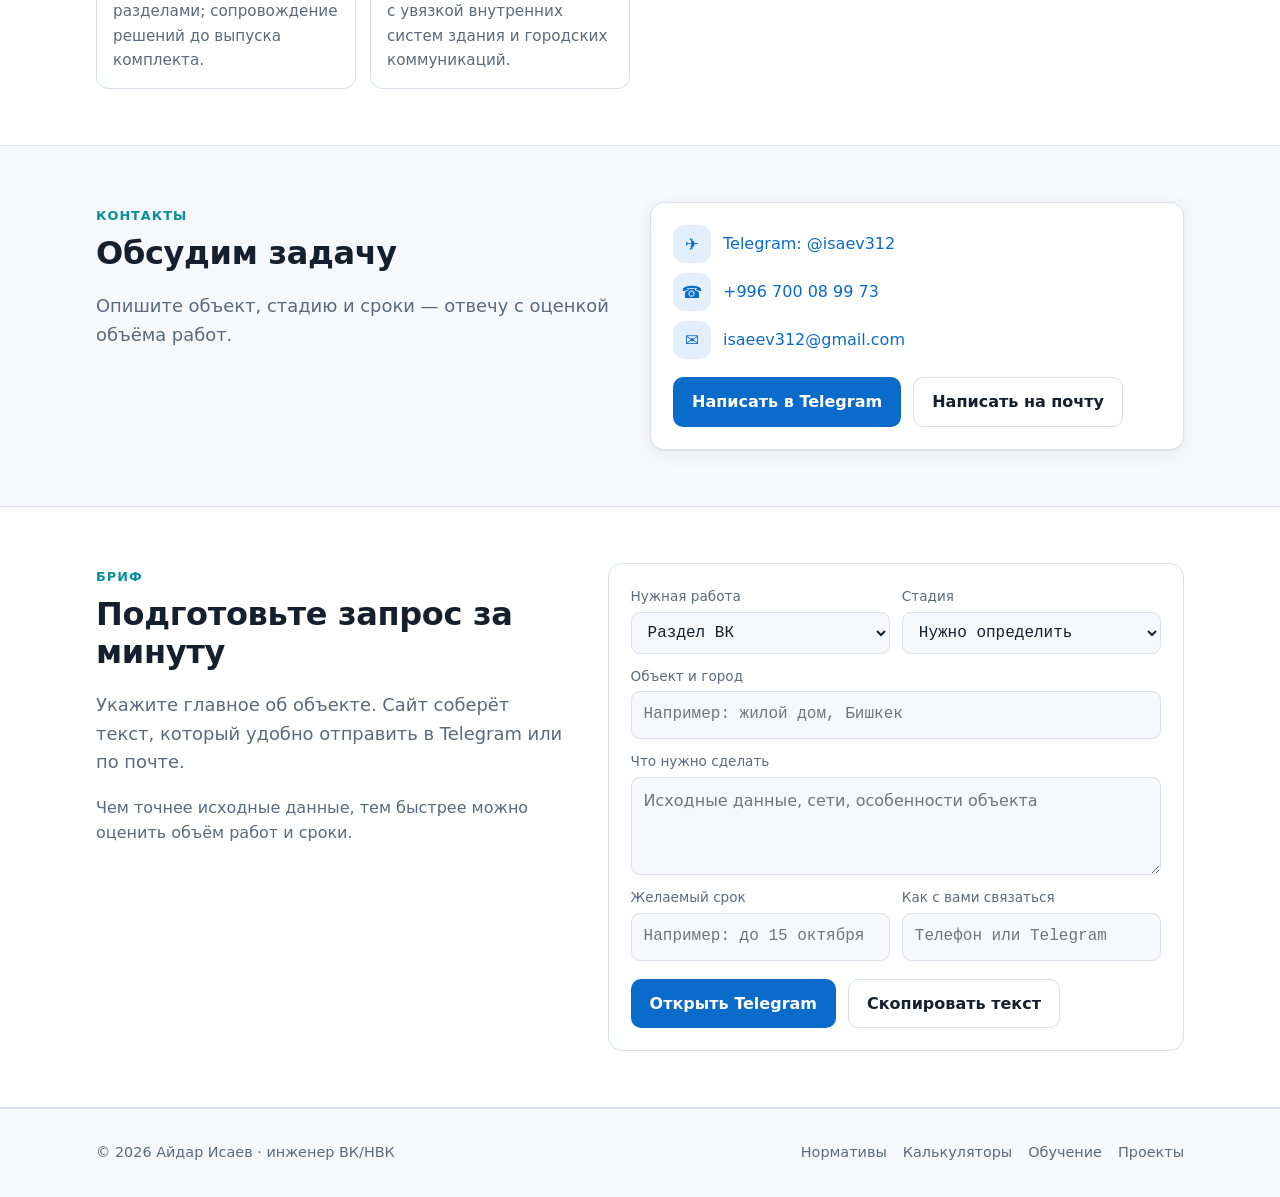
==== commit 23d9a0a3: "Explain project workflow" ====
--- a/index.html
+++ b/index.html
@@ -128,6 +128,35 @@
     </div>
   </section>
 
+  <!-- ===== ПРОЦЕСС ===== -->
+  <section class="section section--alt" id="process">
+    <div class="container grid grid--2" style="align-items:start">
+      <div>
+        <span class="eyebrow">Рабочий процесс</span>
+        <h2>От исходных данных до комплекта документации</h2>
+        <p class="lead">В каждом проекте сначала фиксируем исходные данные и границы задачи, затем последовательно проходим расчёты, увязку и выпуск.</p>
+      </div>
+      <ol class="timeline">
+        <li data-step="1">
+          <h3>Исходные данные</h3>
+          <p class="muted">Технические условия, архитектура, генплан, точки подключения, стадия и требования к выдаче.</p>
+        </li>
+        <li data-step="2">
+          <h3>Расчёты и решения</h3>
+          <p class="muted">Нагрузки, расходы, диаметры, уклоны, оборудование и технические решения по системам ВК и НВК.</p>
+        </li>
+        <li data-step="3">
+          <h3>Увязка со смежными разделами</h3>
+          <p class="muted">Проверка пересечений и согласование решений с архитектурой, конструкциями, генпланом и инженерными системами.</p>
+        </li>
+        <li data-step="4">
+          <h3>Выпуск и сопровождение</h3>
+          <p class="muted">Оформление комплекта, внутренний контроль и ответы на замечания по документации.</p>
+        </li>
+      </ol>
+    </div>
+  </section>
+
   <!-- ===== ОБО МНЕ ===== -->
   <section class="section section--alt" id="about">
     <div class="container grid grid--2" style="align-items:start">
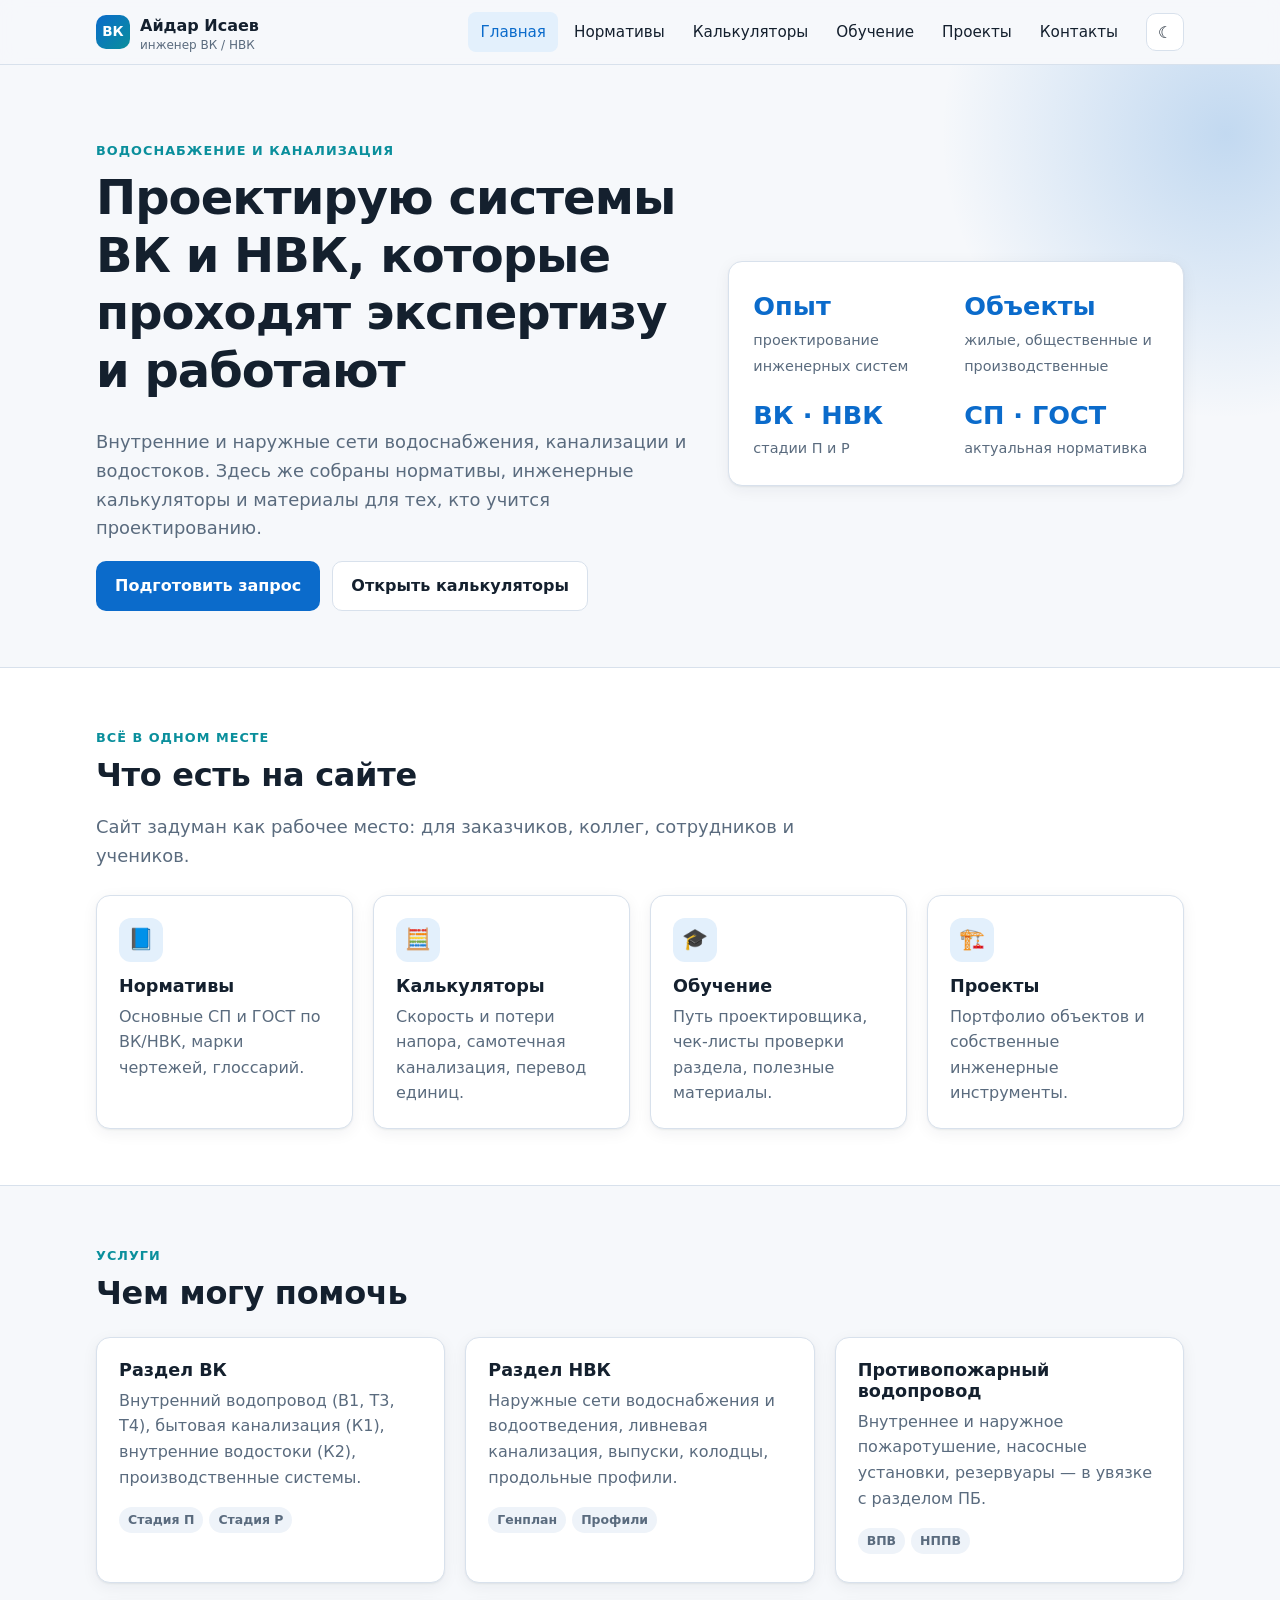
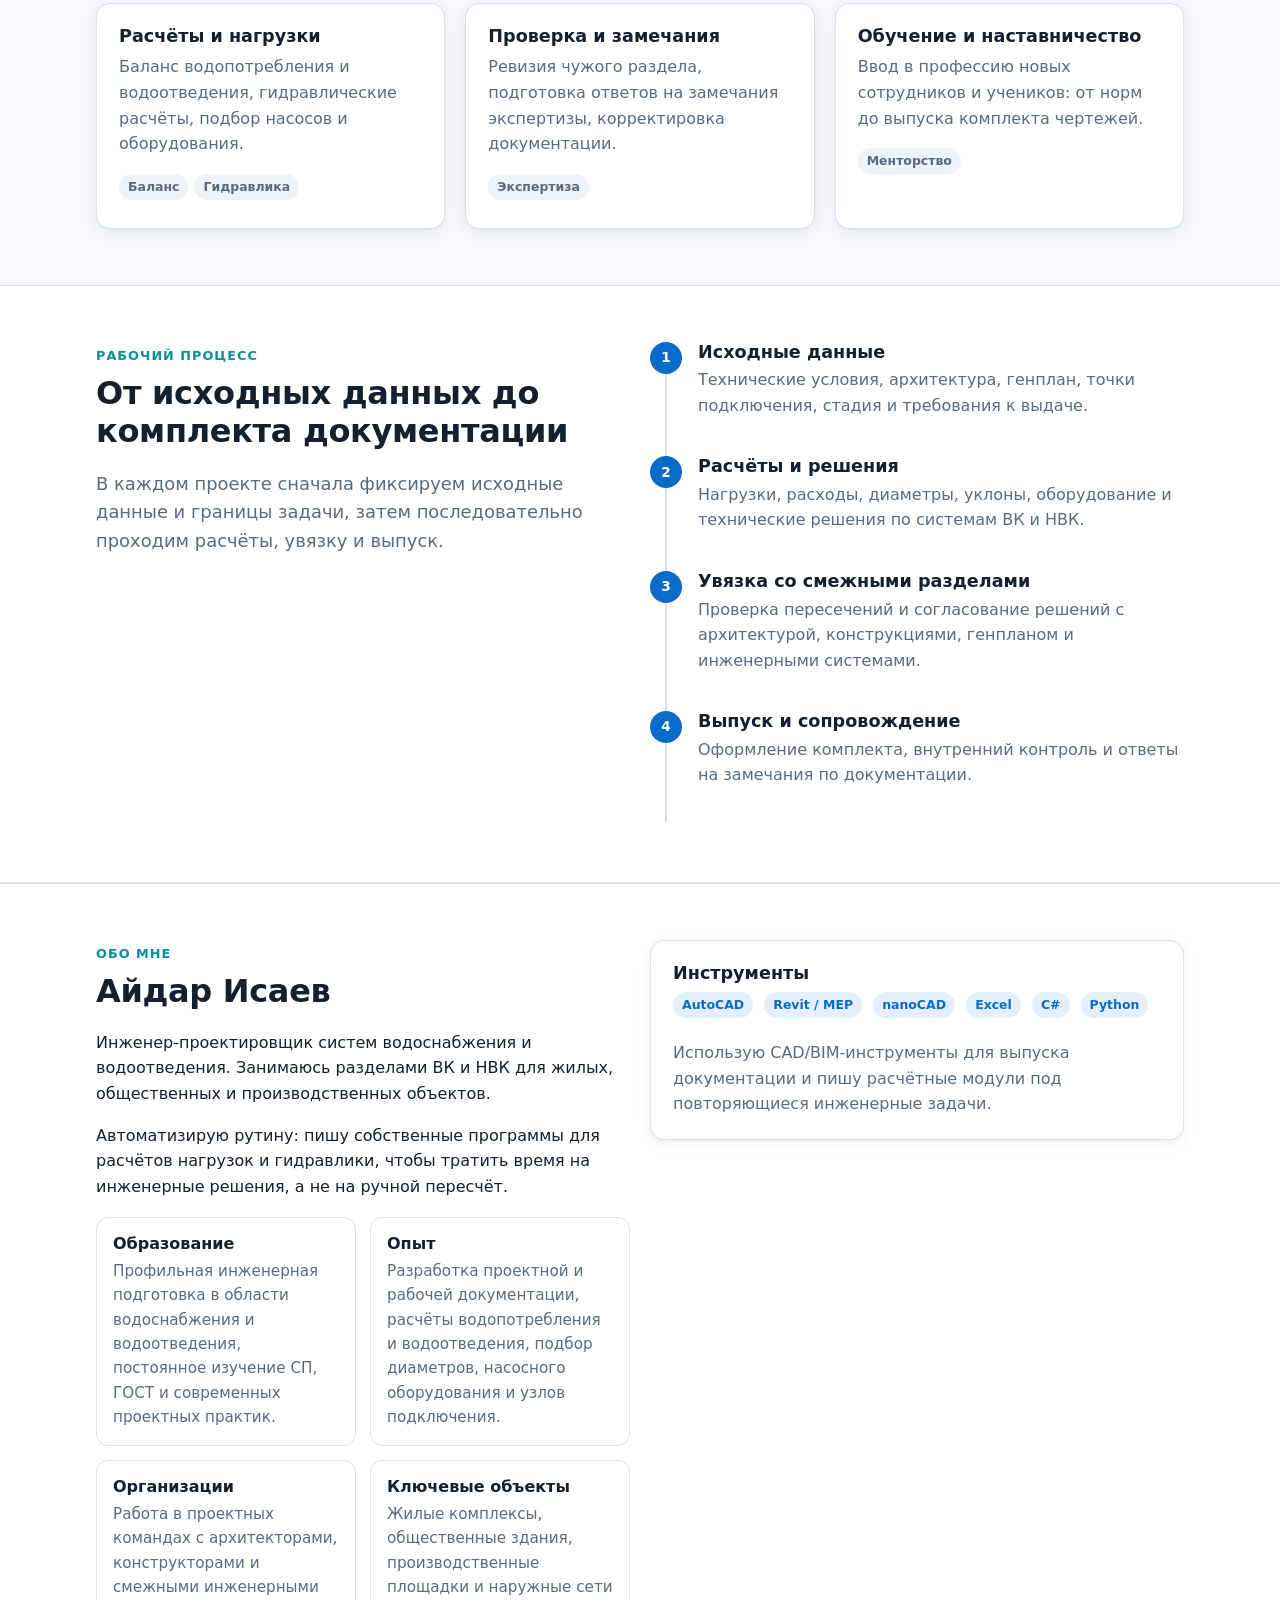
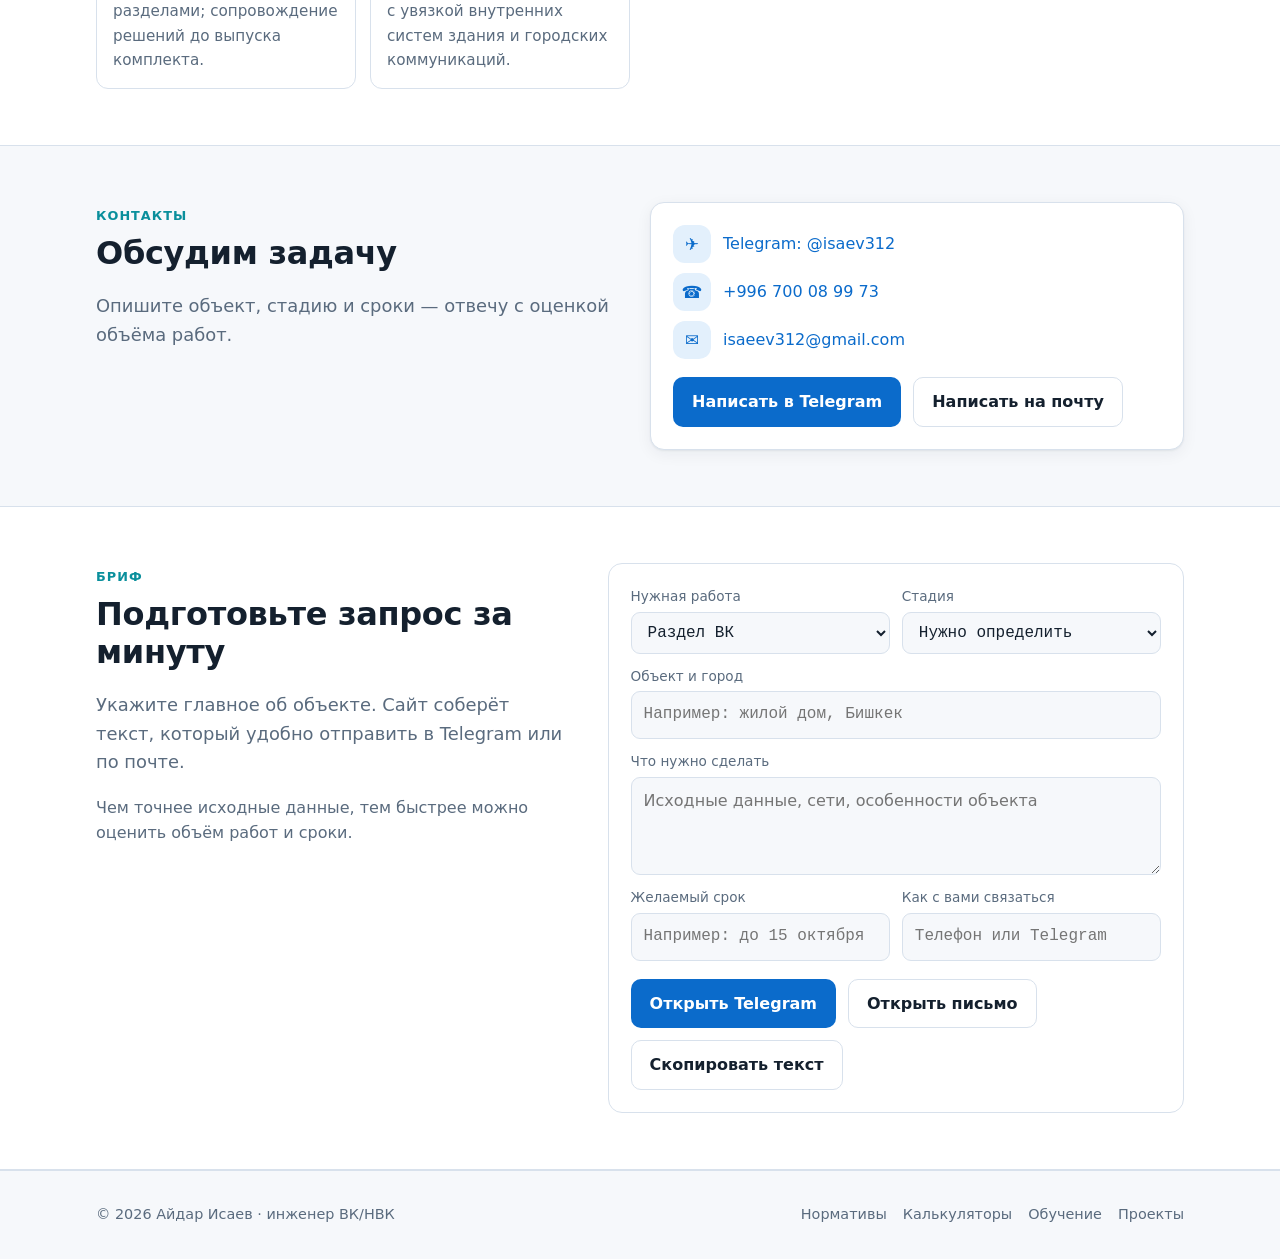
==== commit e7f0a312: "Add email option to project brief" ====
--- a/index.html
+++ b/index.html
@@ -9,10 +9,26 @@
   <meta property="og:title" content="Айдар Исаев — инженер ВК/НВК">
   <meta property="og:description" content="Проектирование внутренних и наружных сетей водоснабжения и канализации. Нормативы, калькуляторы, обучение.">
   <meta property="og:locale" content="ru_RU">
+  <meta property="og:url" content="https://aidar-isaev-engineering.isaeev312.chatgpt.site/">
   <meta name="theme-color" content="#0b6bcb">
+  <link rel="canonical" href="https://aidar-isaev-engineering.isaeev312.chatgpt.site/">
   <link rel="icon" href="data:image/svg+xml,%3Csvg xmlns='http://www.w3.org/2000/svg' viewBox='0 0 64 64'%3E%3Crect width='64' height='64' rx='14' fill='%230b6bcb'/%3E%3Cpath d='M32 12c-8 11-14 18-14 26a14 14 0 0 0 28 0c0-8-6-15-14-26z' fill='%23fff'/%3E%3C/svg%3E">
   <link rel="stylesheet" href="assets/style.css">
   <script src="assets/main.js"></script>
+  <script type="application/ld+json">
+  {
+    "@context": "https://schema.org",
+    "@type": "Person",
+    "name": "Айдар Исаев",
+    "url": "https://aidar-isaev-engineering.isaeev312.chatgpt.site/",
+    "jobTitle": "Инженер-проектировщик ВК/НВК",
+    "description": "Проектирование внутренних и наружных систем водоснабжения и водоотведения для жилых, общественных и производственных объектов.",
+    "email": "isaeev312@gmail.com",
+    "telephone": "+996700089973",
+    "sameAs": ["https://t.me/isaev312"],
+    "knowsAbout": ["ВК", "НВК", "водоснабжение", "водоотведение", "гидравлические расчёты"]
+  }
+  </script>
 </head>
 <body>
 <a class="skip-link" href="#main">Перейти к содержимому</a>
@@ -20,8 +36,8 @@
 <header class="header">
   <div class="container header__inner">
     <a class="logo" href="index.html"><span class="logo__mark">ВК</span><span>Айдар Исаев<small>инженер ВК / НВК</small></span></a>
-    <button class="icon-btn nav-toggle" type="button" aria-label="Меню" aria-expanded="false">☰</button>
-    <nav class="nav" aria-label="Основное меню">
+    <button class="icon-btn nav-toggle" type="button" aria-label="Меню" aria-expanded="false" aria-controls="main-nav">☰</button>
+    <nav class="nav" id="main-nav" aria-label="Основное меню">
       <a href="index.html">Главная</a>
       <a href="norms.html">Нормативы</a>
       <a href="calc.html">Калькуляторы</a>
@@ -269,6 +285,7 @@
         </div>
         <div class="brief-form__actions">
           <button class="btn btn--primary" type="submit">Открыть Telegram</button>
+          <button class="btn btn--ghost" type="button" data-brief-email>Открыть письмо</button>
           <button class="btn btn--ghost" type="button" data-brief-copy>Скопировать текст</button>
           <span class="brief-form__status" data-brief-status aria-live="polite"></span>
         </div>
--- a/assets/style.css
+++ b/assets/style.css
@@ -69,6 +69,9 @@
 img, svg { max-width: 100%; }
 a { color: var(--accent); text-decoration: none; }
 a:hover { text-decoration: underline; }
+a:focus-visible, button:focus-visible, input:focus-visible, select:focus-visible, textarea:focus-visible, summary:focus-visible {
+  outline: 3px solid var(--accent); outline-offset: 3px;
+}
 h1, h2, h3 { line-height: 1.2; margin: 0 0 .6em; }
 h1 { font-size: clamp(1.9rem, 5vw, 3rem); letter-spacing: -.02em; }
 h2 { font-size: clamp(1.4rem, 3.4vw, 2rem); letter-spacing: -.01em; }
@@ -191,13 +194,12 @@
 
 .list { padding-left: 1.2em; margin: 0 0 1em; }
 .list li { margin-bottom: .35em; }
-.checklist { list-style: none; padding: 0; margin: 0; }
-.checklist li { padding: 8px 0 8px 30px; position: relative; border-bottom: 1px solid var(--border); }
-.checklist li:last-child { border-bottom: 0; }
-.checklist li::before {
-  content: "✓"; position: absolute; left: 0; top: 8px; width: 20px; height: 20px; border-radius: 6px;
-  background: var(--accent-soft); color: var(--accent); font-size: .8rem; display: grid; place-items: center; font-weight: 700;
-}
+.checklist { padding: 16px 22px; }
+.checklist label { display: flex; align-items: flex-start; gap: 10px; padding: 10px 0; cursor: pointer; border-bottom: 1px solid var(--border); }
+.checklist input { width: 18px; height: 18px; margin: 4px 0 0; accent-color: var(--accent); flex: none; }
+.checklist input:checked + span { color: var(--muted); text-decoration: line-through; }
+.checklist__reset { margin-top: 14px; padding: 0; border: 0; background: transparent; color: var(--accent); cursor: pointer; font: inherit; font-size: .92rem; }
+.checklist__reset:hover { text-decoration: underline; }
 
 .note {
   background: var(--warn-bg); border: 1px solid var(--warn-border); border-radius: 12px;
@@ -313,3 +315,8 @@
   .header, .footer, .nav-toggle, .icon-btn { display: none !important; }
   body { background: #fff; color: #000; }
 }
+
+@media (prefers-reduced-motion: reduce) {
+  html { scroll-behavior: auto; }
+  *, *::before, *::after { animation-duration: .01ms !important; animation-iteration-count: 1 !important; transition-duration: .01ms !important; }
+}
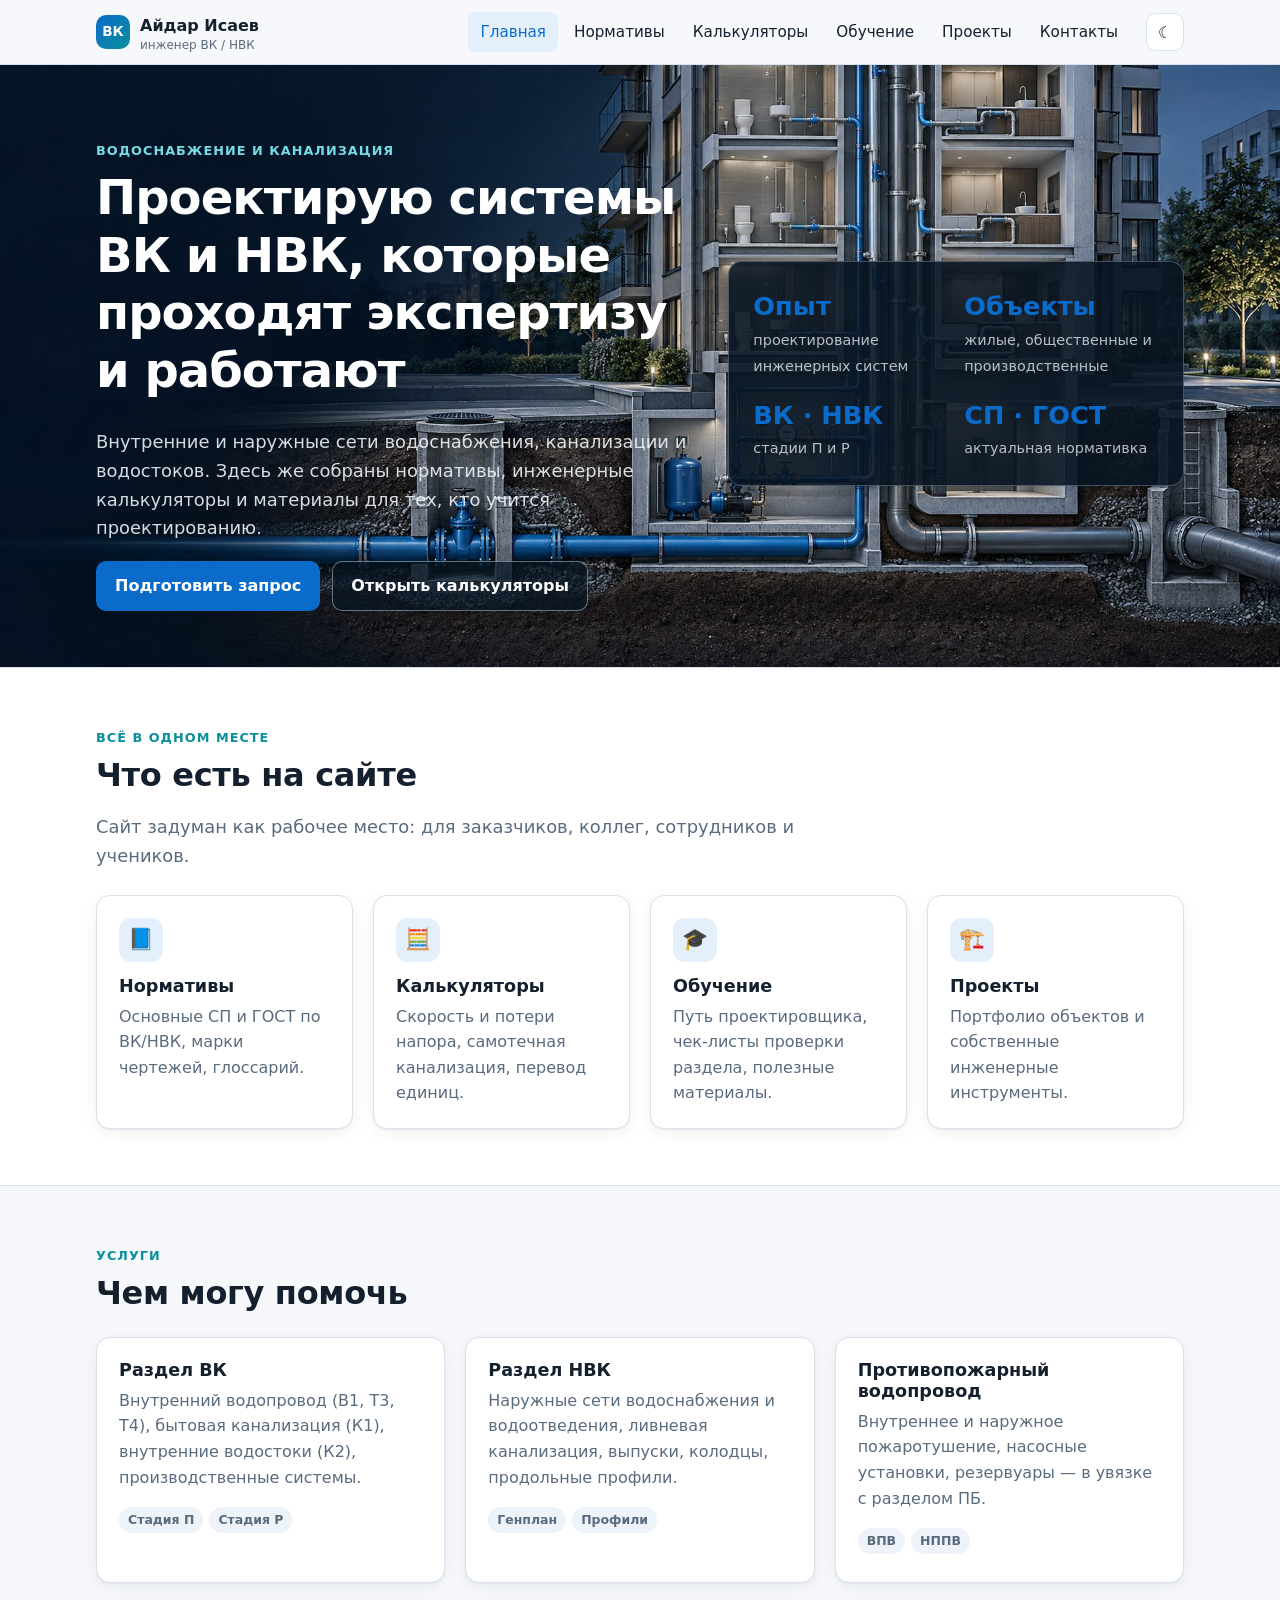
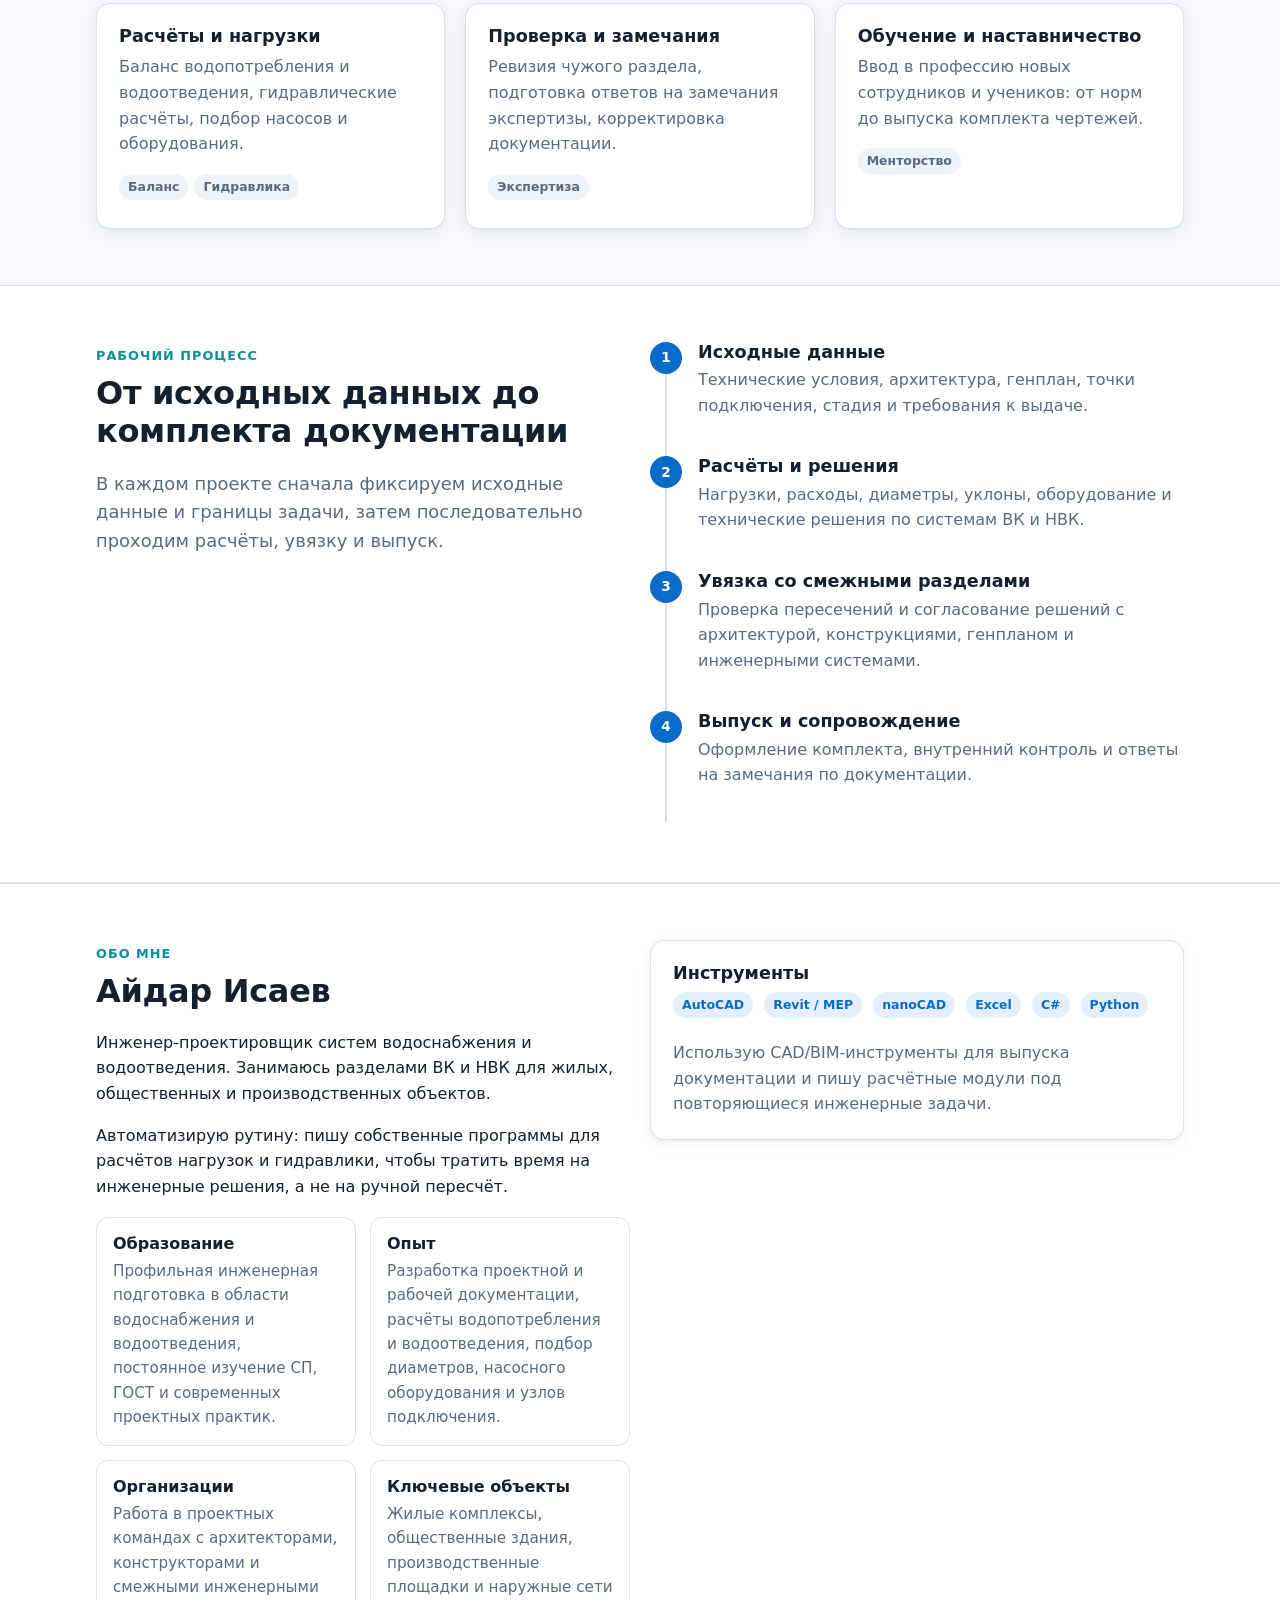
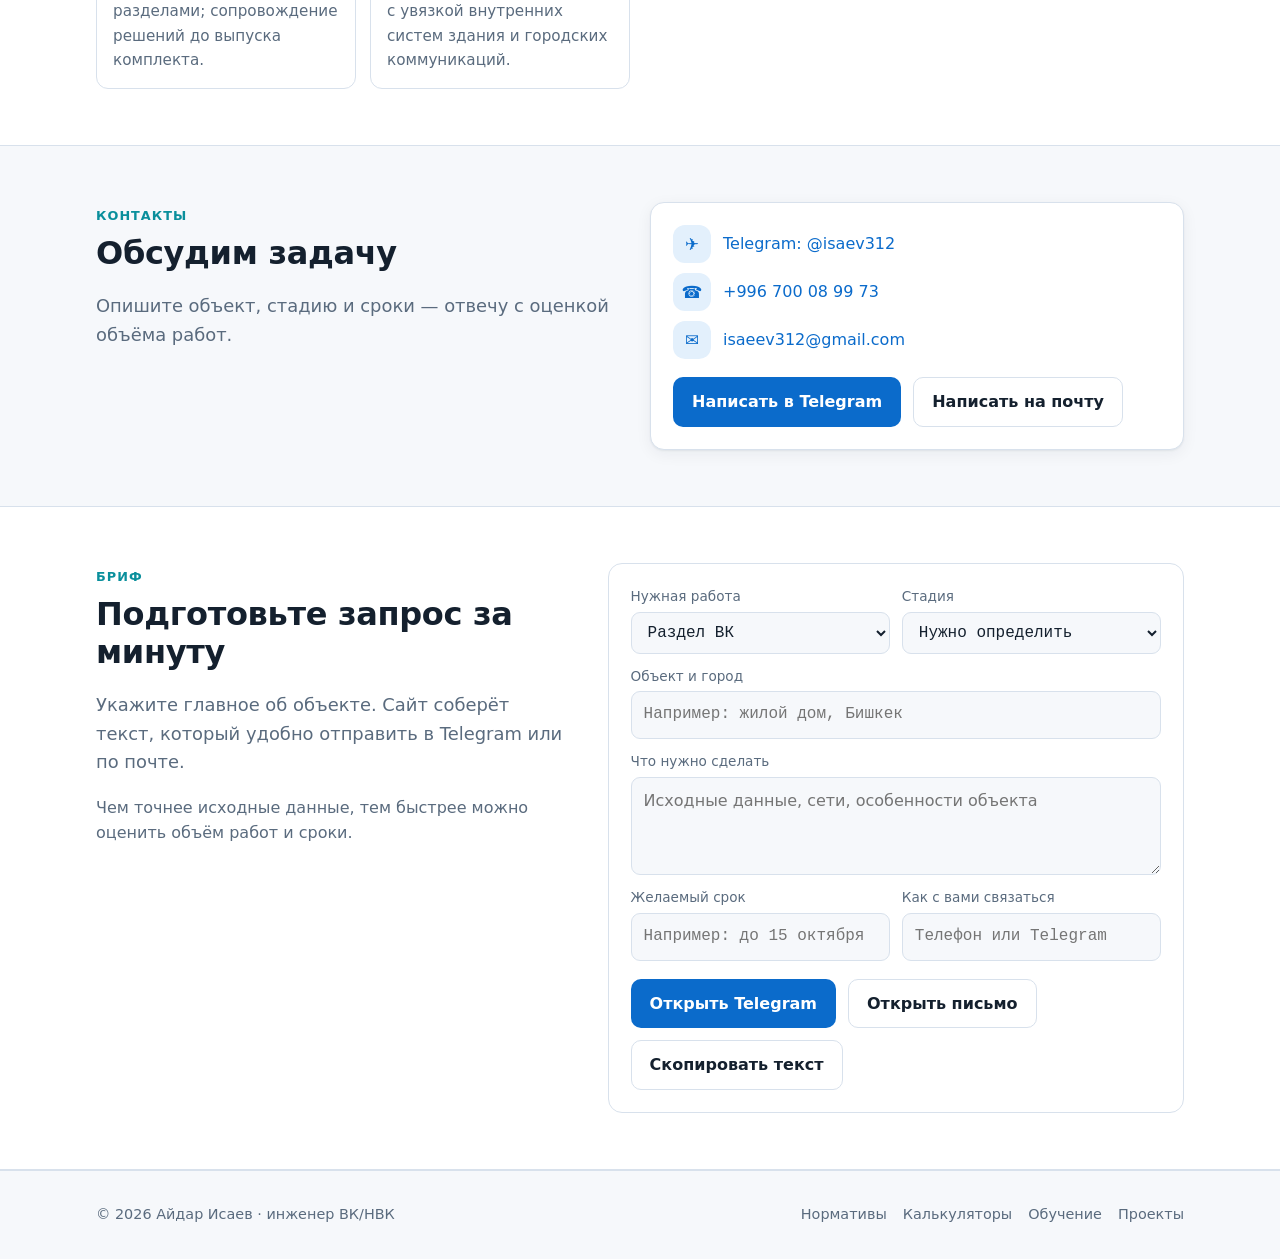
==== commit 67c66a58: "Add social sharing metadata" ====
--- a/index.html
+++ b/index.html
@@ -10,6 +10,10 @@
   <meta property="og:description" content="Проектирование внутренних и наружных сетей водоснабжения и канализации. Нормативы, калькуляторы, обучение.">
   <meta property="og:locale" content="ru_RU">
   <meta property="og:url" content="https://aidar-isaev-engineering.isaeev312.chatgpt.site/">
+  <meta property="og:site_name" content="Айдар Исаев — инженер ВК/НВК">
+  <meta property="og:image" content="https://aidar-isaev-engineering.isaeev312.chatgpt.site/assets/hero-water-systems.jpg">
+  <meta property="og:image:alt" content="Инженерный разрез здания с системами водоснабжения и водоотведения">
+  <meta name="twitter:card" content="summary_large_image">
   <meta name="theme-color" content="#0b6bcb">
   <link rel="canonical" href="https://aidar-isaev-engineering.isaeev312.chatgpt.site/">
   <link rel="icon" href="data:image/svg+xml,%3Csvg xmlns='http://www.w3.org/2000/svg' viewBox='0 0 64 64'%3E%3Crect width='64' height='64' rx='14' fill='%230b6bcb'/%3E%3Cpath d='M32 12c-8 11-14 18-14 26a14 14 0 0 0 28 0c0-8-6-15-14-26z' fill='%23fff'/%3E%3C/svg%3E">
--- a/assets/style.css
+++ b/assets/style.css
@@ -148,21 +148,30 @@
 .btn-row { display: flex; flex-wrap: wrap; gap: 12px; }
 
 /* ===== Hero ===== */
-.hero { padding: 72px 0 56px; position: relative; overflow: hidden; }
-.hero::before {
-  content: ""; position: absolute; inset: -40% -20% auto auto; width: 620px; height: 620px;
-  background: radial-gradient(circle, color-mix(in srgb, var(--accent) 22%, transparent), transparent 65%);
-  pointer-events: none;
+.hero {
+  padding: 72px 0 56px; position: relative; overflow: hidden;
+  background-color: #071521; background-image: url("hero-water-systems.jpg");
+  background-position: center; background-size: cover;
 }
 .hero__grid { display: grid; grid-template-columns: 1.3fr 1fr; gap: 40px; align-items: center; position: relative; }
 .hero__card {
-  background: var(--surface); border: 1px solid var(--border); border-radius: var(--radius);
+  background: rgba(8, 21, 35, .88); border: 1px solid rgba(216, 232, 246, .28); border-radius: var(--radius);
   box-shadow: var(--shadow); padding: 24px;
 }
+.hero h1 { color: #fff; }
+.hero .lead { color: rgba(242, 248, 252, .88); }
+.hero .eyebrow { color: #75dce7; }
+.hero .stat span { color: rgba(242, 248, 252, .74); }
+.hero .btn--ghost { background: rgba(8, 21, 35, .72); border-color: rgba(216, 232, 246, .45); color: #fff; }
+.hero .btn--ghost:hover { background: rgba(8, 21, 35, .92); }
 .stats { display: grid; grid-template-columns: repeat(2, 1fr); gap: 16px; }
 .stat b { display: block; font-size: 1.6rem; color: var(--accent); }
 .stat span { color: var(--muted); font-size: .9rem; }
-@media (max-width: 860px) { .hero__grid { grid-template-columns: 1fr; } .hero { padding-top: 48px; } }
+@media (max-width: 860px) {
+  .hero { padding-top: 48px; background-position: 64% center; }
+  .hero::before { content: ""; position: absolute; inset: 0; background: rgba(3, 15, 25, .58); }
+  .hero__grid { grid-template-columns: 1fr; }
+}
 
 /* ===== Карточки / сетки ===== */
 .grid { display: grid; gap: 20px; }
@@ -200,6 +209,7 @@
 .checklist input:checked + span { color: var(--muted); text-decoration: line-through; }
 .checklist__reset { margin-top: 14px; padding: 0; border: 0; background: transparent; color: var(--accent); cursor: pointer; font: inherit; font-size: .92rem; }
 .checklist__reset:hover { text-decoration: underline; }
+.checklist-progress { color: var(--accent); font-size: .92rem; font-weight: 600; margin-bottom: 0; }
 
 .note {
   background: var(--warn-bg); border: 1px solid var(--warn-border); border-radius: 12px;
@@ -234,9 +244,13 @@
   background: var(--surface); color: var(--text); font: inherit; margin-bottom: 16px;
 }
 .search:focus, .field input:focus, .field select:focus { outline: 2px solid var(--accent); outline-offset: 1px; }
+.filter-status { margin: -4px 0 16px; color: var(--muted); font-size: .95rem; }
 
 /* ===== Калькуляторы ===== */
 .calc-nav { display: flex; flex-wrap: wrap; gap: 8px; margin-bottom: 24px; }
+.calc-state { display: flex; flex-wrap: wrap; align-items: center; gap: 10px; margin-top: 14px; }
+.calc-state .btn { padding: 8px 12px; font-size: .9rem; }
+.calc-state span { color: var(--ok); font-size: .9rem; min-height: 1.5em; }
 .calc { scroll-margin-top: 84px; }
 .calc + .calc { margin-top: 24px; }
 .calc__grid { display: grid; grid-template-columns: 1fr 1fr; gap: 24px; }
@@ -264,6 +278,9 @@
 .result__row b { font-family: var(--mono); font-weight: 600; text-align: right; }
 .result__row--main b { color: var(--accent); font-size: 1.15rem; }
 .formula { font-family: var(--mono); font-size: .85rem; color: var(--muted); margin-top: 12px; line-height: 1.7; }
+.result-actions { display: flex; flex-wrap: wrap; align-items: center; gap: 10px; margin-top: 14px; }
+.result-actions .btn { padding: 8px 12px; font-size: .9rem; }
+.result-actions__status { color: var(--ok); font-size: .9rem; min-height: 1.5em; }
 .status { font-size: .9rem; padding: 8px 12px; border-radius: 8px; }
 .status--ok { background: color-mix(in srgb, var(--ok) 14%, transparent); color: var(--ok); }
 .status--warn { background: var(--warn-bg); border: 1px solid var(--warn-border); }
@@ -307,6 +324,15 @@
 .footer nav { display: flex; flex-wrap: wrap; gap: 16px; }
 .footer a { color: var(--muted); }
 
+.back-to-top {
+  position: fixed; right: 20px; bottom: 20px; z-index: 40;
+  width: 42px; height: 42px; border: 1px solid var(--border); border-radius: 10px;
+  background: var(--surface); color: var(--accent); box-shadow: var(--shadow);
+  cursor: pointer; font: 700 1.25rem/1 var(--font);
+}
+.back-to-top:hover { background: var(--accent-soft); }
+@media (max-width: 620px) { .back-to-top { right: 14px; bottom: 14px; } }
+
 .page-head { padding: 48px 0 24px; }
 .page-head .lead { margin-bottom: 0; }
 .toc { display: flex; flex-wrap: wrap; gap: 8px; margin-top: 20px; }
@@ -314,6 +340,7 @@
 @media print {
   .header, .footer, .nav-toggle, .icon-btn { display: none !important; }
   body { background: #fff; color: #000; }
+  .back-to-top { display: none !important; }
 }
 
 @media (prefers-reduced-motion: reduce) {
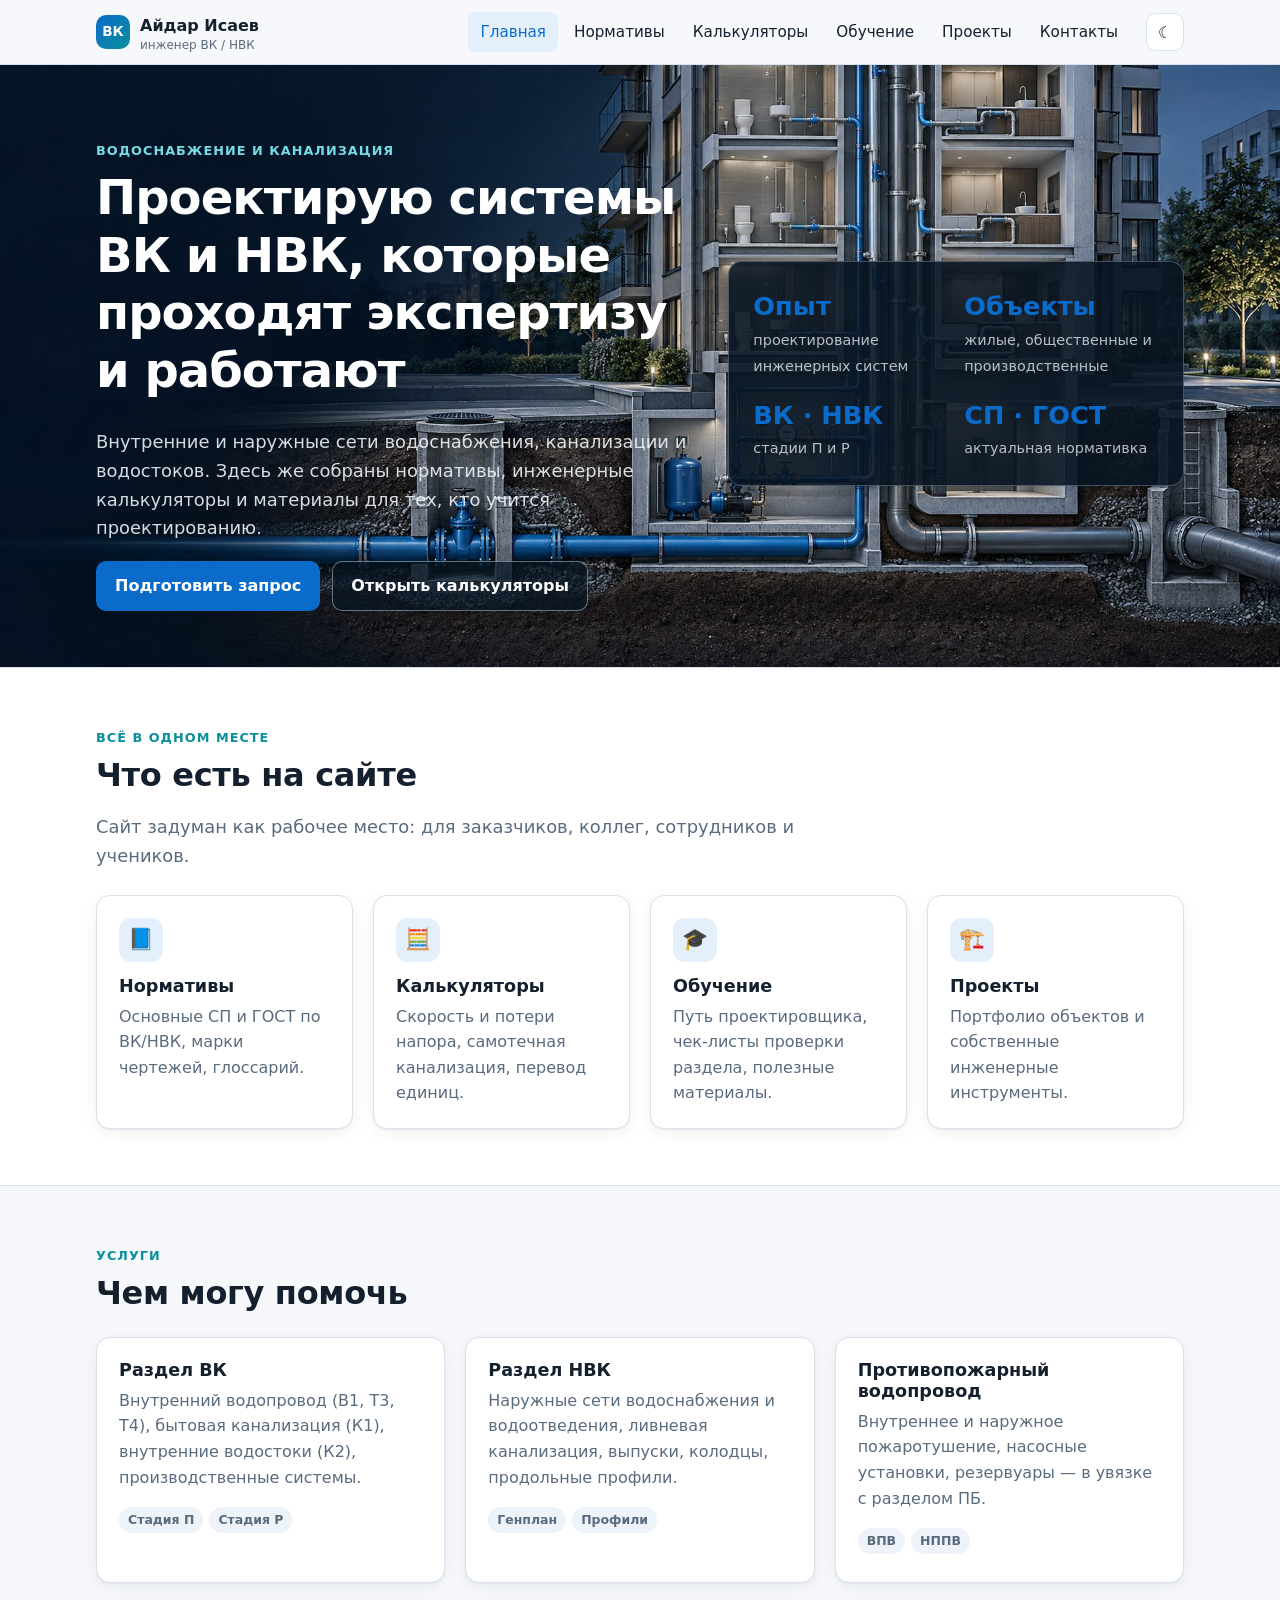
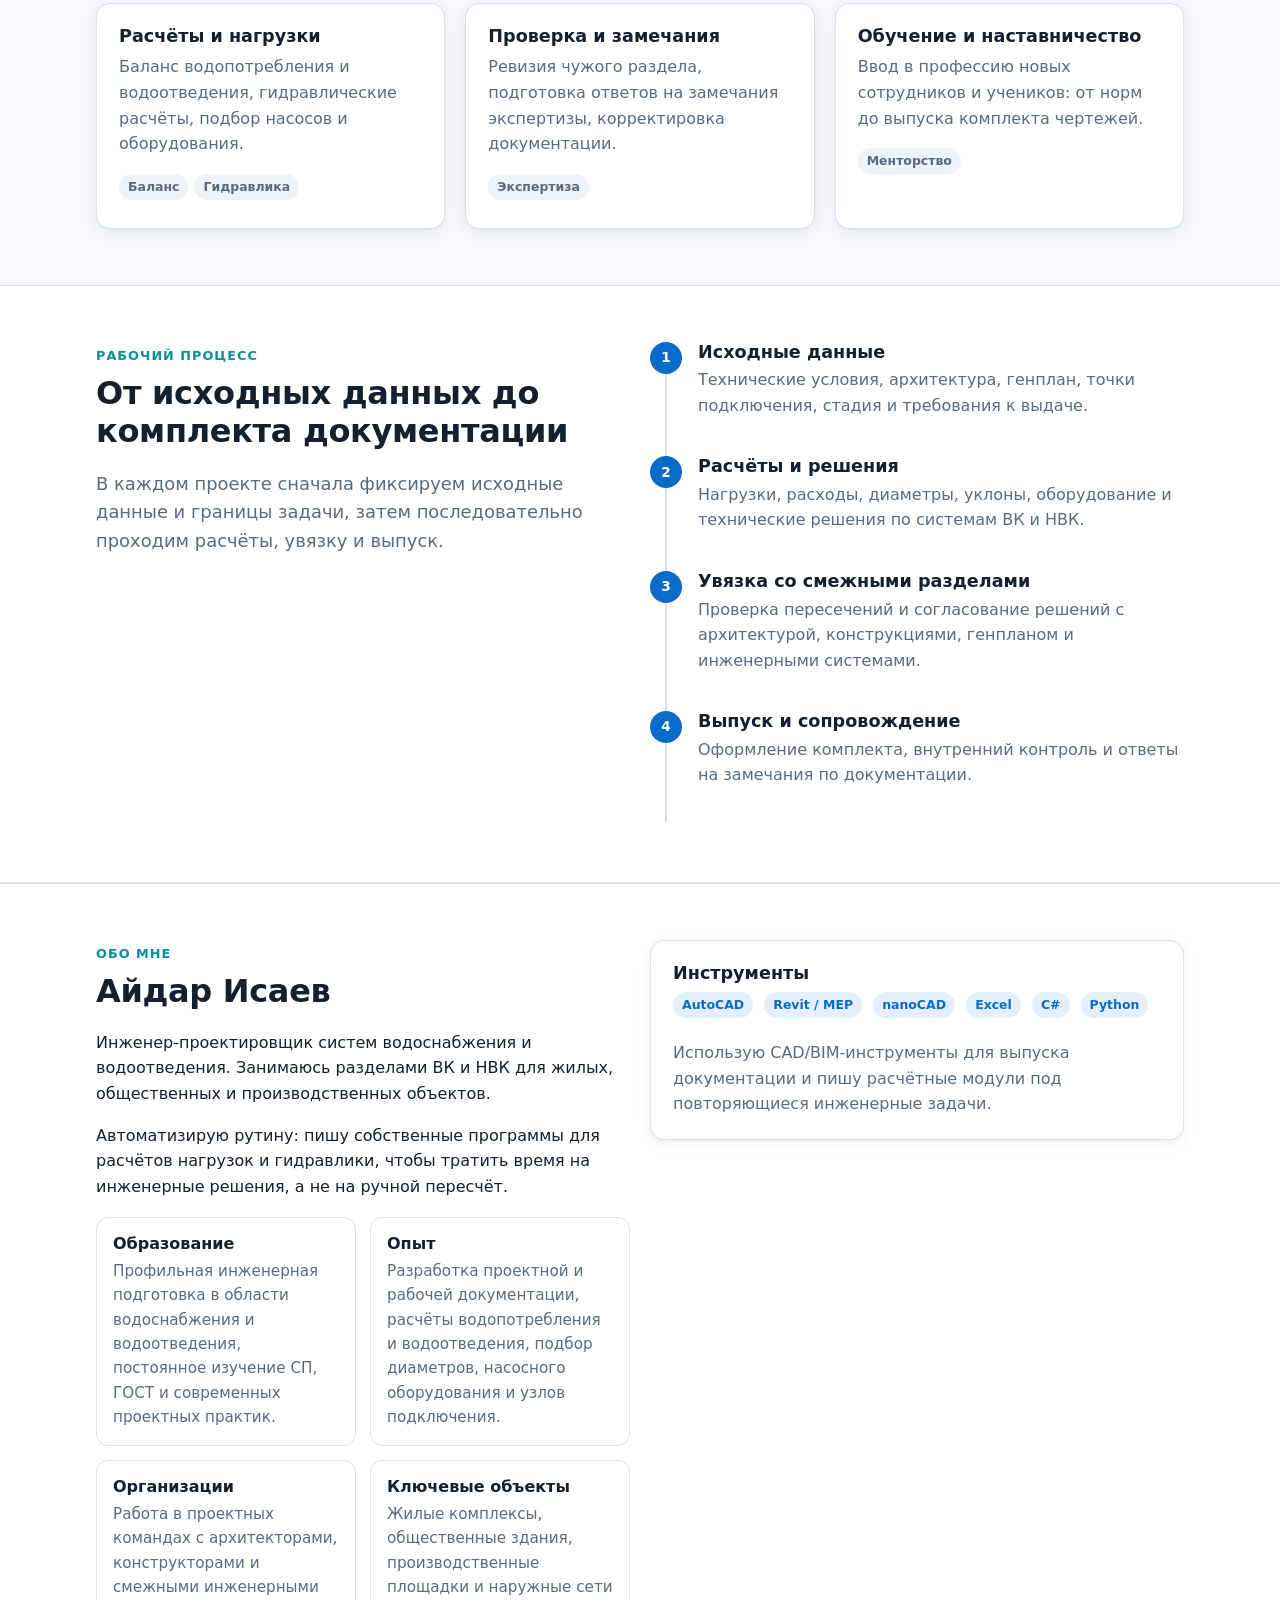
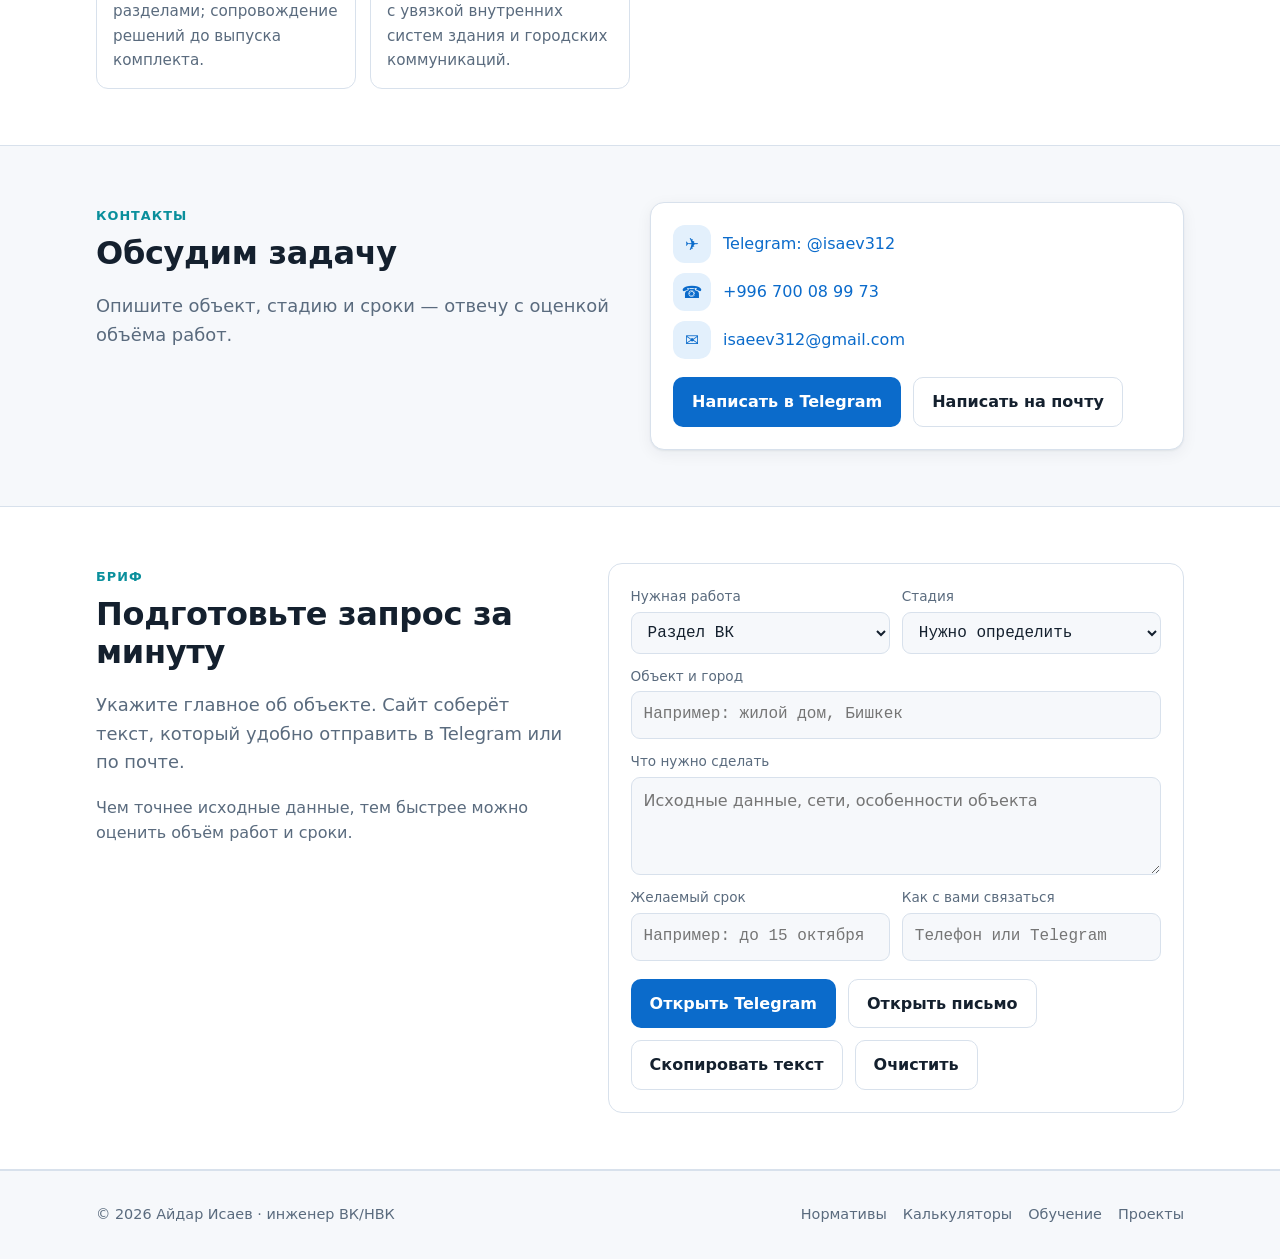
==== commit b412d934: "Validate project brief submissions" ====
--- a/index.html
+++ b/index.html
@@ -272,11 +272,11 @@
           </div>
           <div class="field field--full">
             <label for="brief-object">Объект и город</label>
-            <input id="brief-object" name="object" type="text" placeholder="Например: жилой дом, Бишкек" autocomplete="off">
+            <input id="brief-object" name="object" type="text" placeholder="Например: жилой дом, Бишкек" autocomplete="off" required>
           </div>
           <div class="field field--full">
             <label for="brief-task">Что нужно сделать</label>
-            <textarea id="brief-task" name="task" rows="3" placeholder="Исходные данные, сети, особенности объекта"></textarea>
+            <textarea id="brief-task" name="task" rows="3" placeholder="Исходные данные, сети, особенности объекта" required></textarea>
           </div>
           <div class="field">
             <label for="brief-deadline">Желаемый срок</label>
@@ -284,13 +284,14 @@
           </div>
           <div class="field">
             <label for="brief-contact">Как с вами связаться</label>
-            <input id="brief-contact" name="contact" type="text" placeholder="Телефон или Telegram" autocomplete="off">
+            <input id="brief-contact" name="contact" type="text" placeholder="Телефон или Telegram" autocomplete="off" required>
           </div>
         </div>
         <div class="brief-form__actions">
           <button class="btn btn--primary" type="submit">Открыть Telegram</button>
           <button class="btn btn--ghost" type="button" data-brief-email>Открыть письмо</button>
           <button class="btn btn--ghost" type="button" data-brief-copy>Скопировать текст</button>
+          <button class="btn btn--ghost" type="reset" data-brief-reset>Очистить</button>
           <span class="brief-form__status" data-brief-status aria-live="polite"></span>
         </div>
       </form>
